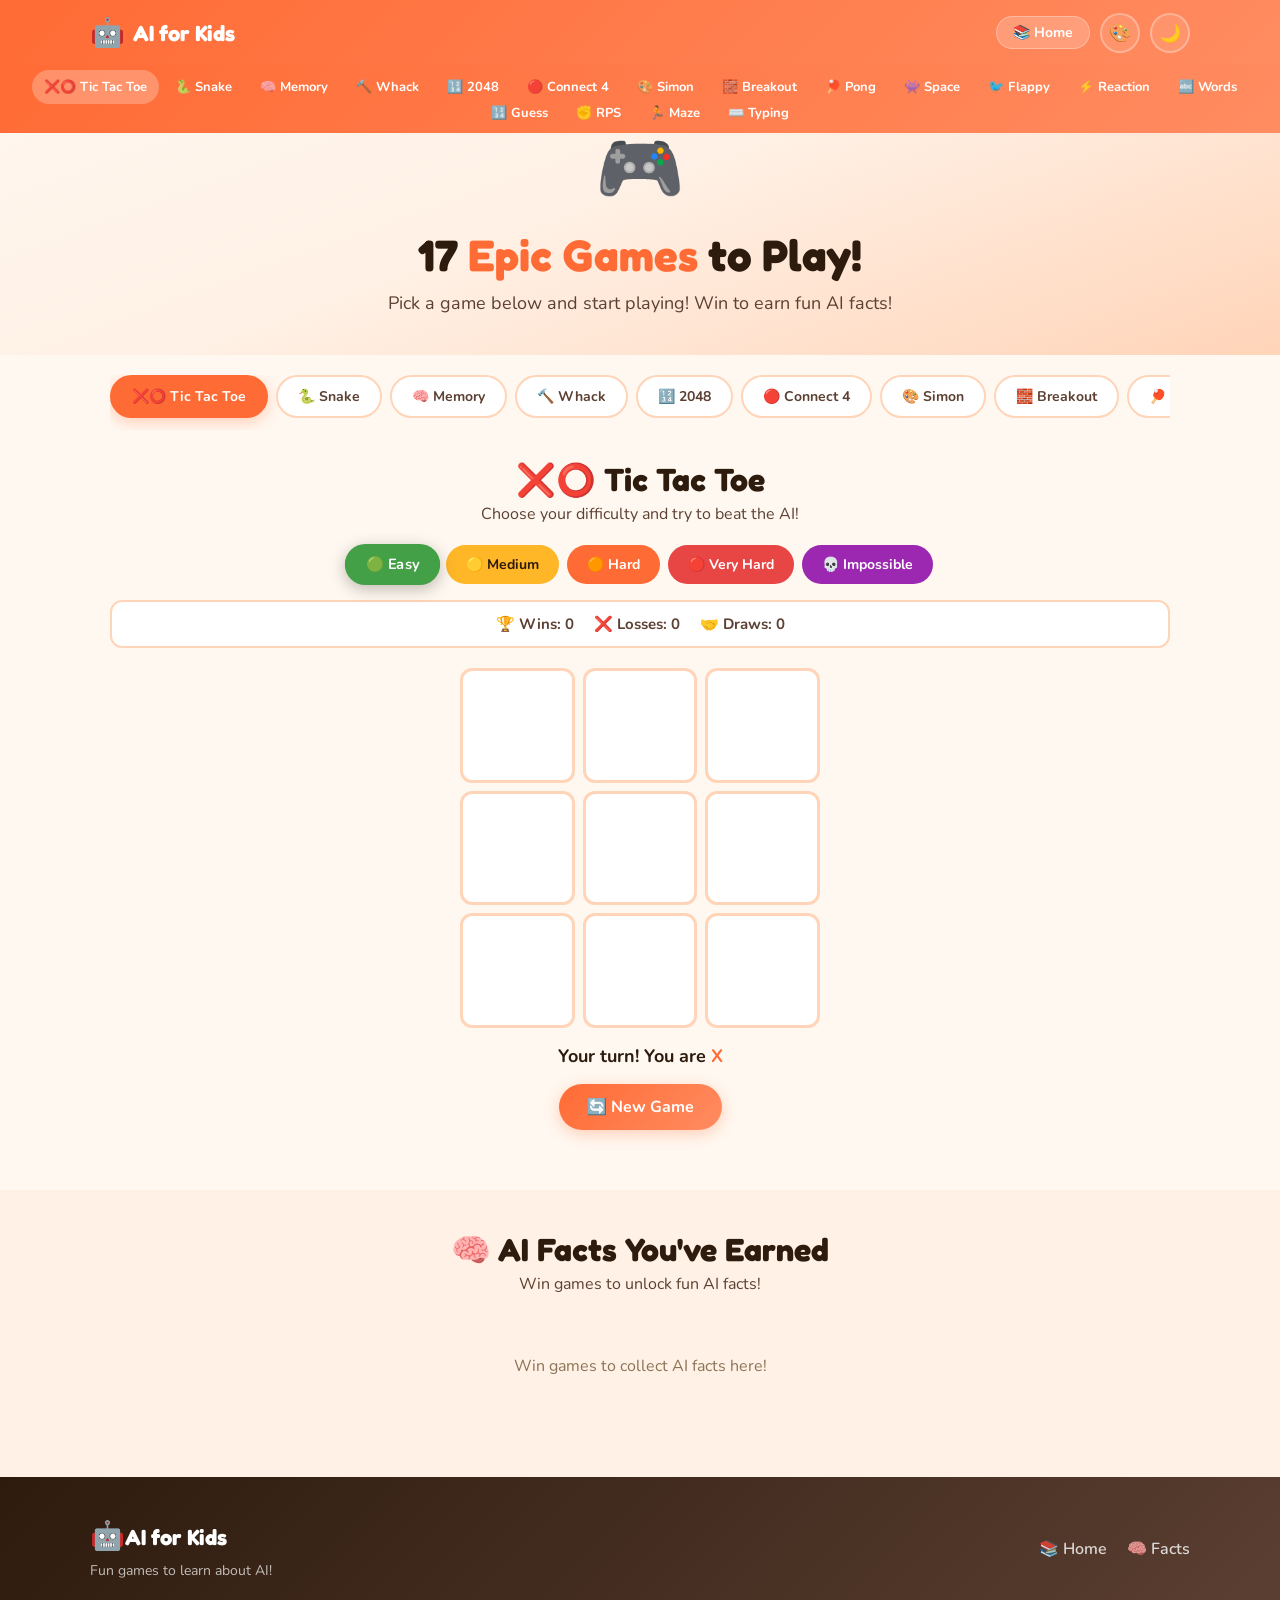
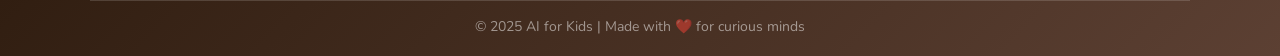
==== games.html @ 94354b81 "fix all" ====
<!DOCTYPE html>
<html lang="en">
<head>
    <meta charset="UTF-8">
    <meta name="viewport" content="width=device-width, initial-scale=1.0">
    <title>AI for Kids - Fun Games!</title>
    <link rel="preconnect" href="https://fonts.googleapis.com">
    <link rel="preconnect" href="https://fonts.gstatic.com" crossorigin>
    <link href="https://fonts.googleapis.com/css2?family=Fredoka:wght@400;500;600;700&family=Nunito:wght@400;600;700;800&display=swap" rel="stylesheet">
    <link rel="stylesheet" href="games.css">
</head>
<body data-color="default">

<!-- Pixel Art Reaction Canvas -->
<canvas id="pixelCanvas"></canvas>

<!-- Navigation -->
<nav class="navbar">
    <div class="nav-container">
        <a href="index.html" class="nav-logo">
            <span class="logo-emoji">🤖</span>
            <span class="logo-text">AI for Kids</span>
        </a>
        <div class="nav-right">
            <a href="index.html" class="nav-btn back-btn">📚 Home</a>
            <button class="color-theme-btn" id="colorThemeBtn" title="Change Colors">🎨</button>
            <button class="theme-toggle" id="themeToggle" aria-label="Toggle dark mode">
                <span class="theme-icon" id="themeIcon">🌙</span>
            </button>
            <button class="nav-toggle" id="navToggle" aria-label="Toggle menu">
                <span></span><span></span><span></span>
            </button>
        </div>
        <ul class="nav-menu" id="navMenu">
            <li><a href="#tictactoe" class="nav-link active">❌⭕ Tic Tac Toe</a></li>
            <li><a href="#snake" class="nav-link">🐍 Snake</a></li>
            <li><a href="#memory" class="nav-link">🧠 Memory</a></li>
            <li><a href="#whack" class="nav-link">🔨 Whack</a></li>
            <li><a href="#puzzle2048" class="nav-link">🔢 2048</a></li>
            <li><a href="#connect4" class="nav-link">🔴 Connect 4</a></li>
            <li><a href="#simon" class="nav-link">🎨 Simon</a></li>
            <li><a href="#breakout" class="nav-link">🧱 Breakout</a></li>
            <li><a href="#pong" class="nav-link">🏓 Pong</a></li>
            <li><a href="#spaceinv" class="nav-link">👾 Space</a></li>
            <li><a href="#flappy" class="nav-link">🐦 Flappy</a></li>
            <li><a href="#reaction" class="nav-link">⚡ Reaction</a></li>
            <li><a href="#wordscramble" class="nav-link">🔤 Words</a></li>
            <li><a href="#numguess" class="nav-link">🔢 Guess</a></li>
            <li><a href="#rps" class="nav-link">✊ RPS</a></li>
            <li><a href="#maze" class="nav-link">🏃 Maze</a></li>
            <li><a href="#typing" class="nav-link">⌨️ Typing</a></li>
        </ul>
    </div>
</nav>

<!-- Hero -->
<section class="hero" id="home">
    <div class="hero-container">
        <div class="hero-robot">🎮</div>
        <h1>17 <span class="highlight">Epic Games</span> to Play!</h1>
        <p class="hero-sub" id="heroSub">Pick a game below and start playing! Win to earn fun AI facts!</p>
    </div>
</section>

<!-- Game Selector Tabs -->
<section class="game-nav-section">
    <div class="container">
        <div class="game-tabs" id="gameTabs">
            <button class="game-tab active" data-game="tictactoe" onclick="switchGame('tictactoe')">❌⭕ Tic Tac Toe</button>
            <button class="game-tab" data-game="snake" onclick="switchGame('snake')">🐍 Snake</button>
            <button class="game-tab" data-game="memory" onclick="switchGame('memory')">🧠 Memory</button>
            <button class="game-tab" data-game="whack" onclick="switchGame('whack')">🔨 Whack</button>
            <button class="game-tab" data-game="puzzle2048" onclick="switchGame('puzzle2048')">🔢 2048</button>
            <button class="game-tab" data-game="connect4" onclick="switchGame('connect4')">🔴 Connect 4</button>
            <button class="game-tab" data-game="simon" onclick="switchGame('simon')">🎨 Simon</button>
            <button class="game-tab" data-game="breakout" onclick="switchGame('breakout')">🧱 Breakout</button>
            <button class="game-tab" data-game="pong" onclick="switchGame('pong')">🏓 Pong</button>
            <button class="game-tab" data-game="spaceinv" onclick="switchGame('spaceinv')">👾 Space</button>
            <button class="game-tab" data-game="flappy" onclick="switchGame('flappy')">🐦 Flappy</button>
            <button class="game-tab" data-game="reaction" onclick="switchGame('reaction')">⚡ Reaction</button>
            <button class="game-tab" data-game="wordscramble" onclick="switchGame('wordscramble')">🔤 Words</button>
            <button class="game-tab" data-game="numguess" onclick="switchGame('numguess')">🔢 Guess</button>
            <button class="game-tab" data-game="rps" onclick="switchGame('rps')">✊ RPS</button>
            <button class="game-tab" data-game="maze" onclick="switchGame('maze')">🏃 Maze</button>
            <button class="game-tab" data-game="typing" onclick="switchGame('typing')">⌨️ Typing</button>
        </div>
    </div>
</section>

<!-- GAME 1: TIC TAC TOE -->
<section class="game-section active" id="tictactoe">
    <div class="container">
        <div class="game-header"><h2>❌⭕ Tic Tac Toe</h2><p>Choose your difficulty and try to beat the AI!</p></div>
        <div class="difficulty-bar" id="tttDiffBar">
            <button class="diff-btn btn-easy active" onclick="setTTTLevel('easy')">🟢 Easy</button>
            <button class="diff-btn btn-medium" onclick="setTTTLevel('medium')">🟡 Medium</button>
            <button class="diff-btn btn-hard" onclick="setTTTLevel('hard')">🟠 Hard</button>
            <button class="diff-btn btn-veryhard" onclick="setTTTLevel('veryhard')">🔴 Very Hard</button>
            <button class="diff-btn btn-impossible" onclick="setTTTLevel('impossible')">💀 Impossible</button>
        </div>
        <div class="score-bar">
            <span class="score-item">🏆 Wins: <strong id="tttWins">0</strong></span>
            <span class="score-item">❌ Losses: <strong id="tttLosses">0</strong></span>
            <span class="score-item">🤝 Draws: <strong id="tttDraws">0</strong></span>
        </div>
        <div class="ttt-board" id="tttBoard">
            <div class="ttt-cell" onclick="tttMove(0)"></div><div class="ttt-cell" onclick="tttMove(1)"></div><div class="ttt-cell" onclick="tttMove(2)"></div>
            <div class="ttt-cell" onclick="tttMove(3)"></div><div class="ttt-cell" onclick="tttMove(4)"></div><div class="ttt-cell" onclick="tttMove(5)"></div>
            <div class="ttt-cell" onclick="tttMove(6)"></div><div class="ttt-cell" onclick="tttMove(7)"></div><div class="ttt-cell" onclick="tttMove(8)"></div>
        </div>
        <div class="ttt-status" id="tttStatus">Your turn! You are <span class="x-color">X</span></div>
        <div class="win-fact hidden" id="tttFact"><div class="fact-card"><span class="fact-icon">🧠</span><div><strong>AI Fact You Earned!</strong><p id="tttFactText"></p></div></div></div>
        <div style="text-align:center;margin-top:16px;"><button class="btn btn-warm" onclick="resetTTT()">🔄 New Game</button></div>
    </div>
</section>

<!-- GAME 2: SNAKE -->
<section class="game-section" id="snake">
    <div class="container">
        <div class="game-header"><h2>🐍 Snake</h2><p>Eat the food, grow the snake, don't hit the walls!</p></div>
        <div class="difficulty-bar">
            <button class="diff-btn btn-easy active" onclick="setSnakeLevel('easy')">🟢 Slow</button>
            <button class="diff-btn btn-medium" onclick="setSnakeLevel('medium')">🟡 Normal</button>
            <button class="diff-btn btn-hard" onclick="setSnakeLevel('hard')">🟠 Fast</button>
            <button class="diff-btn btn-veryhard" onclick="setSnakeLevel('veryhard')">🔴 Crazy</button>
        </div>
        <div class="score-bar">
            <span class="score-item">🍎 Score: <strong id="snakeScore">0</strong></span>
            <span class="score-item">🏅 Best: <strong id="snakeBest">0</strong></span>
        </div>
        <div class="snake-container"><canvas id="snakeCanvas" width="400" height="400"></canvas></div>
        <div class="snake-controls">
            <button class="ctrl-btn" onclick="snakeDir('up')">⬆️</button>
            <div><button class="ctrl-btn" onclick="snakeDir('left')">⬅️</button><button class="ctrl-btn" onclick="snakeDir('down')">⬇️</button><button class="ctrl-btn" onclick="snakeDir('right')">➡️</button></div>
        </div>
        <div class="ttt-status" id="snakeStatus">Press Start to play!</div>
        <div class="win-fact hidden" id="snakeFact"><div class="fact-card"><span class="fact-icon">🧠</span><div><strong>AI Fact You Earned!</strong><p id="snakeFactText"></p></div></div></div>
        <div style="text-align:center;margin-top:16px;"><button class="btn btn-warm" onclick="startSnake()">▶️ Start</button> <button class="btn btn-outline-warm" onclick="resetSnake()">🔄 Reset</button></div>
    </div>
</section>

<!-- GAME 3: MEMORY MATCH -->
<section class="game-section" id="memory">
    <div class="container">
        <div class="game-header"><h2>🧠 Memory Match</h2><p>Flip cards and find matching pairs!</p></div>
        <div class="difficulty-bar">
            <button class="diff-btn btn-easy active" onclick="setMemoryLevel('easy')">🟢 4 Pairs</button>
            <button class="diff-btn btn-medium" onclick="setMemoryLevel('medium')">🟡 6 Pairs</button>
            <button class="diff-btn btn-hard" onclick="setMemoryLevel('hard')">🟠 8 Pairs</button>
            <button class="diff-btn btn-veryhard" onclick="setMemoryLevel('veryhard')">🔴 10 Pairs</button>
        </div>
        <div class="score-bar">
            <span class="score-item">🎯 Moves: <strong id="memMoves">0</strong></span>
            <span class="score-item">✅ Pairs: <strong id="memPairs">0</strong>/<strong id="memTotal">4</strong></span>
            <span class="score-item">⏱️ Time: <strong id="memTime">0s</strong></span>
        </div>
        <div class="memory-grid" id="memoryGrid"></div>
        <div class="ttt-status" id="memStatus">Click any card to start!</div>
        <div class="win-fact hidden" id="memFact"><div class="fact-card"><span class="fact-icon">🧠</span><div><strong>AI Fact You Earned!</strong><p id="memFactText"></p></div></div></div>
        <div style="text-align:center;margin-top:16px;"><button class="btn btn-warm" onclick="initMemory()">🔄 New Game</button></div>
    </div>
</section>

<!-- GAME 4: WHACK-A-MOLE -->
<section class="game-section" id="whack">
    <div class="container">
        <div class="game-header"><h2>🔨 Whack-a-Mole</h2><p>Click the moles before they hide!</p></div>
        <div class="difficulty-bar">
            <button class="diff-btn btn-easy active" onclick="setWhackLevel('easy')">🟢 Easy</button>
            <button class="diff-btn btn-medium" onclick="setWhackLevel('medium')">🟡 Medium</button>
            <button class="diff-btn btn-hard" onclick="setWhackLevel('hard')">🟠 Hard</button>
            <button class="diff-btn btn-veryhard" onclick="setWhackLevel('veryhard')">🔴 Insane</button>
        </div>
        <div class="score-bar">
            <span class="score-item">🎯 Score: <strong id="whackScore">0</strong></span>
            <span class="score-item">❤️ Lives: <strong id="whackLives">3</strong></span>
            <span class="score-item">⏱️ Time: <strong id="whackTime">30s</strong></span>
        </div>
        <div class="whack-grid" id="whackGrid">
            <div class="whack-hole" onclick="whackMole(0)"><span class="mole">🐹</span></div>
            <div class="whack-hole" onclick="whackMole(1)"><span class="mole">🐹</span></div>
            <div class="whack-hole" onclick="whackMole(2)"><span class="mole">🐹</span></div>
            <div class="whack-hole" onclick="whackMole(3)"><span class="mole">🐹</span></div>
            <div class="whack-hole" onclick="whackMole(4)"><span class="mole">🐹</span></div>
            <div class="whack-hole" onclick="whackMole(5)"><span class="mole">🐹</span></div>
            <div class="whack-hole" onclick="whackMole(6)"><span class="mole">🐹</span></div>
            <div class="whack-hole" onclick="whackMole(7)"><span class="mole">🐹</span></div>
            <div class="whack-hole" onclick="whackMole(8)"><span class="mole">🐹</span></div>
        </div>
        <div class="ttt-status" id="whackStatus">Press Start to play!</div>
        <div class="win-fact hidden" id="whackFact"><div class="fact-card"><span class="fact-icon">🧠</span><div><strong>AI Fact You Earned!</strong><p id="whackFactText"></p></div></div></div>
        <div style="text-align:center;margin-top:16px;"><button class="btn btn-warm" onclick="startWhack()">▶️ Start</button> <button class="btn btn-outline-warm" onclick="resetWhack()">🔄 Reset</button></div>
    </div>
</section>

<!-- GAME 5: 2048 -->
<section class="game-section" id="puzzle2048">
    <div class="container">
        <div class="game-header"><h2>🔢 2048</h2><p>Slide tiles and combine numbers to reach 2048!</p></div>
        <div class="score-bar">
            <span class="score-item">🏆 Score: <strong id="pScore">0</strong></span>
            <span class="score-item">🏅 Best: <strong id="pBest">0</strong></span>
        </div>
        <div class="puzzle2048-board" id="puzzleBoard"></div>
        <div class="ttt-status" id="pStatus">Use arrow keys or buttons to play!</div>
        <div class="puzzle-controls">
            <button class="ctrl-btn" onclick="puzzleMove('up')">⬆️</button>
            <div><button class="ctrl-btn" onclick="puzzleMove('left')">⬅️</button><button class="ctrl-btn" onclick="puzzleMove('down')">⬇️</button><button class="ctrl-btn" onclick="puzzleMove('right')">➡️</button></div>
        </div>
        <div class="win-fact hidden" id="pFact"><div class="fact-card"><span class="fact-icon">🧠</span><div><strong>AI Fact You Earned!</strong><p id="pFactText"></p></div></div></div>
        <div style="text-align:center;margin-top:16px;"><button class="btn btn-warm" onclick="initPuzzle()">🔄 New Game</button></div>
    </div>
</section>

<!-- GAME 6: CONNECT 4 -->
<section class="game-section" id="connect4">
    <div class="container">
        <div class="game-header"><h2>🔴 Connect 4</h2><p>Drop your disc and connect 4 in a row to win!</p></div>
        <div class="difficulty-bar">
            <button class="diff-btn btn-easy active" onclick="setC4Level('easy')">🟢 Easy</button>
            <button class="diff-btn btn-medium" onclick="setC4Level('medium')">🟡 Medium</button>
            <button class="diff-btn btn-hard" onclick="setC4Level('hard')">🟠 Hard</button>
            <button class="diff-btn btn-veryhard" onclick="setC4Level('veryhard')">🔴 Expert</button>
        </div>
        <div class="score-bar">
            <span class="score-item">🏆 Wins: <strong id="c4Wins">0</strong></span>
            <span class="score-item">❌ Losses: <strong id="c4Losses">0</strong></span>
        </div>
        <div class="connect4-board" id="c4Board"></div>
        <div class="ttt-status" id="c4Status">Your turn! You are 🔴</div>
        <div class="win-fact hidden" id="c4Fact"><div class="fact-card"><span class="fact-icon">🧠</span><div><strong>AI Fact You Earned!</strong><p id="c4FactText"></p></div></div></div>
        <div style="text-align:center;margin-top:16px;"><button class="btn btn-warm" onclick="resetC4()">🔄 New Game</button></div>
    </div>
</section>

<!-- GAME 7: SIMON SAYS -->
<section class="game-section" id="simon">
    <div class="container">
        <div class="game-header"><h2>🎨 Simon Says</h2><p>Watch the pattern and repeat it!</p></div>
        <div class="score-bar">
            <span class="score-item">🏆 Level: <strong id="simLevel">1</strong></span>
            <span class="score-item">🏅 Best: <strong id="simBest">0</strong></span>
        </div>
        <div class="simon-board" id="simonBoard">
            <div class="simon-btn simon-green" id="simGreen" onclick="simonClick(0)"></div>
            <div class="simon-btn simon-red" id="simRed" onclick="simonClick(1)"></div>
            <div class="simon-btn simon-yellow" id="simYellow" onclick="simonClick(2)"></div>
            <div class="simon-btn simon-blue" id="simBlue" onclick="simonClick(3)"></div>
            <div class="simon-center" id="simonCenter"><span id="simonCenterText">Press Start</span></div>
        </div>
        <div class="ttt-status" id="simStatus">Watch the pattern carefully!</div>
        <div class="win-fact hidden" id="simFact"><div class="fact-card"><span class="fact-icon">🧠</span><div><strong>AI Fact You Earned!</strong><p id="simFactText"></p></div></div></div>
        <div style="text-align:center;margin-top:16px;"><button class="btn btn-warm" onclick="startSimon()">▶️ Start</button></div>
    </div>
</section>

<!-- GAME 8: BREAKOUT -->
<section class="game-section" id="breakout">
    <div class="container">
        <div class="game-header"><h2>🧱 Breakout</h2><p>Smash all the bricks with the ball!</p></div>
        <div class="difficulty-bar">
            <button class="diff-btn btn-easy active" onclick="setBreakoutLevel('easy')">🟢 Easy</button>
            <button class="diff-btn btn-medium" onclick="setBreakoutLevel('medium')">🟡 Medium</button>
            <button class="diff-btn btn-hard" onclick="setBreakoutLevel('hard')">🟠 Hard</button>
        </div>
        <div class="score-bar">
            <span class="score-item">🏆 Score: <strong id="brkScore">0</strong></span>
            <span class="score-item">❤️ Lives: <strong id="brkLives">3</strong></span>
        </div>
        <div class="snake-container"><canvas id="breakoutCanvas" width="480" height="360"></canvas></div>
        <div class="snake-controls">
            <button class="ctrl-btn" onclick="breakoutDir('left')">⬅️</button>
            <button class="ctrl-btn" onclick="breakoutDir('right')">➡️</button>
        </div>
        <div class="ttt-status" id="brkStatus">Press Start to play!</div>
        <div class="win-fact hidden" id="brkFact"><div class="fact-card"><span class="fact-icon">🧠</span><div><strong>AI Fact You Earned!</strong><p id="brkFactText"></p></div></div></div>
        <div style="text-align:center;margin-top:16px;"><button class="btn btn-warm" onclick="startBreakout()">▶️ Start</button> <button class="btn btn-outline-warm" onclick="resetBreakout()">🔄 Reset</button></div>
    </div>
</section>

<!-- GAME 9: PONG -->
<section class="game-section" id="pong">
    <div class="container">
        <div class="game-header"><h2>🏓 Pong</h2><p>Beat the AI — first to 7 wins!</p></div>
        <div class="difficulty-bar">
            <button class="diff-btn btn-easy active" onclick="setPongLevel('easy')">🟢 Easy</button>
            <button class="diff-btn btn-medium" onclick="setPongLevel('medium')">🟡 Medium</button>
            <button class="diff-btn btn-hard" onclick="setPongLevel('hard')">🟠 Hard</button>
        </div>
        <div class="score-bar">
            <span class="score-item">🧑 You: <strong id="pongPlayer">0</strong></span>
            <span class="score-item">🤖 AI: <strong id="pongAI">0</strong></span>
        </div>
        <div class="snake-container"><canvas id="pongCanvas" width="480" height="320"></canvas></div>
        <div class="snake-controls">
            <button class="ctrl-btn" onclick="pongDir('up')">⬆️</button>
            <div><button class="ctrl-btn" onclick="pongDir('down')">⬇️</button></div>
        </div>
        <div class="ttt-status" id="pongStatus">Press Start to play!</div>
        <div class="win-fact hidden" id="pongFact"><div class="fact-card"><span class="fact-icon">🧠</span><div><strong>AI Fact You Earned!</strong><p id="pongFactText"></p></div></div></div>
        <div style="text-align:center;margin-top:16px;"><button class="btn btn-warm" onclick="startPong()">▶️ Start</button> <button class="btn btn-outline-warm" onclick="resetPong()">🔄 Reset</button></div>
    </div>
</section>

<!-- GAME 10: SPACE INVADERS -->
<section class="game-section" id="spaceinv">
    <div class="container">
        <div class="game-header"><h2>👾 Space Invaders</h2><p>Shoot the aliens before they reach you!</p></div>
        <div class="difficulty-bar">
            <button class="diff-btn btn-easy active" onclick="setSpaceLevel('easy')">🟢 Easy</button>
            <button class="diff-btn btn-medium" onclick="setSpaceLevel('medium')">🟡 Medium</button>
            <button class="diff-btn btn-hard" onclick="setSpaceLevel('hard')">🟠 Hard</button>
        </div>
        <div class="score-bar">
            <span class="score-item">🏆 Score: <strong id="spaceScore">0</strong></span>
            <span class="score-item">❤️ Lives: <strong id="spaceLives">3</strong></span>
        </div>
        <div class="snake-container"><canvas id="spaceCanvas" width="480" height="360"></canvas></div>
        <div class="snake-controls">
            <button class="ctrl-btn" onclick="spaceDir('left')">⬅️</button>
            <button class="ctrl-btn" onclick="spaceShoot()">🔥</button>
            <button class="ctrl-btn" onclick="spaceDir('right')">➡️</button>
        </div>
        <div class="ttt-status" id="spaceStatus">Press Start to play!</div>
        <div class="win-fact hidden" id="spaceFact"><div class="fact-card"><span class="fact-icon">🧠</span><div><strong>AI Fact You Earned!</strong><p id="spaceFactText"></p></div></div></div>
        <div style="text-align:center;margin-top:16px;"><button class="btn btn-warm" onclick="startSpace()">▶️ Start</button> <button class="btn btn-outline-warm" onclick="resetSpace()">🔄 Reset</button></div>
    </div>
</section>

<!-- GAME 11: FLAPPY BIRD -->
<section class="game-section" id="flappy">
    <div class="container">
        <div class="game-header"><h2>🐦 Flappy Bird</h2><p>Tap to fly through the pipes!</p></div>
        <div class="score-bar">
            <span class="score-item">🏆 Score: <strong id="flapScore">0</strong></span>
            <span class="score-item">🏅 Best: <strong id="flapBest">0</strong></span>
        </div>
        <div class="snake-container"><canvas id="flapCanvas" width="320" height="480"></canvas></div>
        <div class="snake-controls"><button class="ctrl-btn btn-flap" onclick="flapTap()">🦅 Tap to Fly!</button></div>
        <div class="ttt-status" id="flapStatus">Press Start to play!</div>
        <div class="win-fact hidden" id="flapFact"><div class="fact-card"><span class="fact-icon">🧠</span><div><strong>AI Fact You Earned!</strong><p id="flapFactText"></p></div></div></div>
        <div style="text-align:center;margin-top:16px;"><button class="btn btn-warm" onclick="startFlappy()">▶️ Start</button> <button class="btn btn-outline-warm" onclick="resetFlappy()">🔄 Reset</button></div>
    </div>
</section>

<!-- GAME 12: REACTION TIME -->
<section class="game-section" id="reaction">
    <div class="container">
        <div class="game-header"><h2>⚡ Reaction Time</h2><p>Click as fast as you can when the color changes!</p></div>
        <div class="score-bar">
            <span class="score-item">⚡ Best: <strong id="reactBest">---</strong></span>
            <span class="score-item">🎯 Tries: <strong id="reactTries">0</strong></span>
        </div>
        <div class="reaction-zone" id="reactZone" onclick="reactClick()">
            <span class="react-text" id="reactText">Press Start!</span>
        </div>
        <div class="ttt-status" id="reactStatus">Test your reflexes!</div>
        <div class="win-fact hidden" id="reactFact"><div class="fact-card"><span class="fact-icon">🧠</span><div><strong>AI Fact You Earned!</strong><p id="reactFactText"></p></div></div></div>
        <div style="text-align:center;margin-top:16px;"><button class="btn btn-warm" onclick="startReaction()">▶️ Start</button></div>
    </div>
</section>

<!-- GAME 13: WORD SCRAMBLE -->
<section class="game-section" id="wordscramble">
    <div class="container">
        <div class="game-header"><h2>🔤 Word Scramble</h2><p>Unscramble the letters to find the word!</p></div>
        <div class="score-bar">
            <span class="score-item">🏆 Score: <strong id="wsScore">0</strong></span>
            <span class="score-item">⏱️ Time: <strong id="wsTime">30s</strong></span>
        </div>
        <div class="word-display" id="wsScrambled">---</div>
        <input type="text" class="word-input" id="wsInput" placeholder="Type your answer..." onkeydown="if(event.key==='Enter')checkWord()">
        <div class="ttt-status" id="wsStatus">Press Start to play!</div>
        <div class="win-fact hidden" id="wsFact"><div class="fact-card"><span class="fact-icon">🧠</span><div><strong>AI Fact You Earned!</strong><p id="wsFactText"></p></div></div></div>
        <div style="text-align:center;margin-top:16px;"><button class="btn btn-warm" onclick="startWordScramble()">▶️ Start</button> <button class="btn btn-outline-warm" onclick="skipWord()">⏭️ Skip</button></div>
    </div>
</section>

<!-- GAME 14: NUMBER GUESS -->
<section class="game-section" id="numguess">
    <div class="container">
        <div class="game-header"><h2>🔢 Number Guess</h2><p>Guess the secret number between 1 and 100!</p></div>
        <div class="difficulty-bar">
            <button class="diff-btn btn-easy active" onclick="setGuessLevel('easy')">🟢 1-50</button>
            <button class="diff-btn btn-medium" onclick="setGuessLevel('medium')">🟡 1-100</button>
            <button class="diff-btn btn-hard" onclick="setGuessLevel('hard')">🟠 1-500</button>
        </div>
        <div class="score-bar">
            <span class="score-item">🎯 Guesses: <strong id="ngGuesses">0</strong></span>
            <span class="score-item">🏆 Wins: <strong id="ngWins">0</strong></span>
        </div>
        <div class="guess-display" id="ngDisplay">?</div>
        <div class="guess-hint" id="ngHint">I'm thinking of a number...</div>
        <input type="number" class="word-input" id="ngInput" placeholder="Enter your guess..." onkeydown="if(event.key==='Enter')guessNumber()">
        <div class="ttt-status" id="ngStatus">Press Start to play!</div>
        <div class="win-fact hidden" id="ngFact"><div class="fact-card"><span class="fact-icon">🧠</span><div><strong>AI Fact You Earned!</strong><p id="ngFactText"></p></div></div></div>
        <div style="text-align:center;margin-top:16px;"><button class="btn btn-warm" onclick="startNumberGuess()">▶️ New Number</button></div>
    </div>
</section>

<!-- GAME 15: ROCK PAPER SCISSORS -->
<section class="game-section" id="rps">
    <div class="container">
        <div class="game-header"><h2>✊ Rock Paper Scissors</h2><p>Beat the AI in classic RPS!</p></div>
        <div class="score-bar">
            <span class="score-item">🏆 Wins: <strong id="rpsWins">0</strong></span>
            <span class="score-item">❌ Losses: <strong id="rpsLosses">0</strong></span>
            <span class="score-item">🤝 Draws: <strong id="rpsDraws">0</strong></span>
        </div>
        <div class="rps-choices">
            <button class="rps-btn" onclick="rpsPlay('rock')">🪨</button>
            <button class="rps-btn" onclick="rpsPlay('paper')">📄</button>
            <button class="rps-btn" onclick="rpsPlay('scissors')">✂️</button>
        </div>
        <div class="rps-battle">
            <div class="rps-player" id="rpsPlayerChoice">❓</div>
            <div class="rps-vs">VS</div>
            <div class="rps-player" id="rpsAIChoice">❓</div>
        </div>
        <div class="ttt-status" id="rpsStatus">Pick your weapon!</div>
        <div class="win-fact hidden" id="rpsFact"><div class="fact-card"><span class="fact-icon">🧠</span><div><strong>AI Fact You Earned!</strong><p id="rpsFactText"></p></div></div></div>
    </div>
</section>

<!-- GAME 16: MAZE RUNNER -->
<section class="game-section" id="maze">
    <div class="container">
        <div class="game-header"><h2>🏃 Maze Runner</h2><p>Navigate from start to finish!</p></div>
        <div class="difficulty-bar">
            <button class="diff-btn btn-easy active" onclick="setMazeLevel('easy')">🟢 Small</button>
            <button class="diff-btn btn-medium" onclick="setMazeLevel('medium')">🟡 Medium</button>
            <button class="diff-btn btn-hard" onclick="setMazeLevel('hard')">🟠 Large</button>
        </div>
        <div class="score-bar">
            <span class="score-item">⏱️ Time: <strong id="mazeTime">0s</strong></span>
            <span class="score-item">🏅 Best: <strong id="mazeBest">---</strong></span>
        </div>
        <div class="snake-container"><canvas id="mazeCanvas" width="400" height="400"></canvas></div>
        <div class="snake-controls">
            <button class="ctrl-btn" onclick="mazeDir('up')">⬆️</button>
            <div><button class="ctrl-btn" onclick="mazeDir('left')">⬅️</button><button class="ctrl-btn" onclick="mazeDir('down')">⬇️</button><button class="ctrl-btn" onclick="mazeDir('right')">➡️</button></div>
        </div>
        <div class="ttt-status" id="mazeStatus">Press Start to play!</div>
        <div class="win-fact hidden" id="mazeFact"><div class="fact-card"><span class="fact-icon">🧠</span><div><strong>AI Fact You Earned!</strong><p id="mazeFactText"></p></div></div></div>
        <div style="text-align:center;margin-top:16px;"><button class="btn btn-warm" onclick="startMaze()">▶️ Start</button> <button class="btn btn-outline-warm" onclick="resetMaze()">🔄 Reset</button></div>
    </div>
</section>

<!-- GAME 17: TYPING SPEED -->
<section class="game-section" id="typing">
    <div class="container">
        <div class="game-header"><h2>⌨️ Typing Speed</h2><p>Type the words as fast as you can!</p></div>
        <div class="score-bar">
            <span class="score-item">🏆 WPM: <strong id="typeWPM">0</strong></span>
            <span class="score-item">✅ Correct: <strong id="typeCorrect">0</strong></span>
            <span class="score-item">⏱️ Time: <strong id="typeTime">30s</strong></span>
        </div>
        <div class="typing-display" id="typeDisplay">Press Start to begin!</div>
        <input type="text" class="word-input" id="typeInput" placeholder="Type here..." oninput="typeCheck()" onkeydown="if(event.key==='Enter')typeNext()">
        <div class="ttt-status" id="typeStatus">Press Start to play!</div>
        <div class="win-fact hidden" id="typeFact"><div class="fact-card"><span class="fact-icon">🧠</span><div><strong>AI Fact You Earned!</strong><p id="typeFactText"></p></div></div></div>
        <div style="text-align:center;margin-top:16px;"><button class="btn btn-warm" onclick="startTyping()">▶️ Start</button></div>
    </div>
</section>

<!-- Facts Collection -->
<section class="facts-section" id="facts">
    <div class="container">
        <div class="game-header"><h2>🧠 AI Facts You've Earned</h2><p>Win games to unlock fun AI facts!</p></div>
        <div class="facts-grid" id="factsGrid"><div class="fact-empty">Win games to collect AI facts here!</div></div>
    </div>
</section>

<!-- Footer -->
<footer class="footer">
    <div class="footer-container">
        <div class="footer-top">
            <div class="footer-brand"><span class="logo-emoji">🤖</span><span class="logo-text">AI for Kids</span><p>Fun games to learn about AI!</p></div>
            <div class="footer-links"><a href="index.html">📚 Home</a><a href="#facts">🧠 Facts</a></div>
        </div>
        <div class="footer-bottom"><p>&copy; 2025 AI for Kids | Made with ❤️ for curious minds</p></div>
    </div>
</footer>

<script src="games.js"></script>
</body>
</html>
---- games.css ----
/* ============================================================
   GAMES PAGE - AI for Kids  |  17 Games
   ============================================================ */
:root {
    --warm-bg: #FFF8F0;
    --warm-bg2: #FFF1E6;
    --warm-white: #FFFFFF;
    --cream: #FFF5EB;
    --text-dark: #2D1B0E;
    --text-med: #5C4033;
    --text-light: #8B7355;
    --orange: #FF6B35;
    --yellow: #FFB627;
    --coral: #FF8C61;
    --peach: #FFD4B8;
    --warm-pink: #FF6B6B;
    --warm-red: #E84545;
    --warm-green: #4CAF50;
    --warm-blue: #42A5F5;
    --purple: #AB47BC;
    --shadow-warm: 0 4px 20px rgba(255,107,53,0.15);
    --radius: 12px;
    --radius-lg: 20px;
    --transition: all 0.3s ease;
}

/* Color Themes */
[data-color="ocean"] { --orange:#0097B2; --coral:#00BCD4; --peach:#B2EBF2; --warm-pink:#00ACC1; --warm-bg:#E0F7FA; --warm-bg2:#B2EBF2; --shadow-warm:0 4px 20px rgba(0,151,178,0.15); }
[data-color="forest"] { --orange:#2E7D32; --coral:#43A047; --peach:#C8E6C9; --warm-pink:#66BB6A; --warm-bg:#F1F8E9; --warm-bg2:#DCEDC8; --shadow-warm:0 4px 20px rgba(46,125,50,0.15); }
[data-color="sunset"] { --orange:#E91E63; --coral:#FF5722; --peach:#F8BBD0; --warm-pink:#FF7043; --warm-bg:#FCE4EC; --warm-bg2:#FFCCBC; --shadow-warm:0 4px 20px rgba(233,30,99,0.15); }
[data-color="neon"] { --orange:#76FF03; --coral:#00E5FF; --peach:#1B5E20; --warm-pink:#EEFF41; --warm-bg:#0A0A0A; --warm-bg2:#1a1a2e; --warm-white:#16213e; --text-dark:#E0E0E0; --text-med:#BDBDBD; --cream:#1a1a2e; --peach:#333; --shadow-warm:0 4px 20px rgba(118,255,3,0.2); }
[data-color="galaxy"] { --orange:#9C27B0; --coral:#7B1FA2; --peach:#E1BEE7; --warm-pink:#CE93D8; --warm-bg:#1a1a2e; --warm-bg2:#16213e; --warm-white:#0f3460; --text-dark:#E0E0E0; --text-med:#BDBDBD; --cream:#16213e; --peach:#333; --shadow-warm:0 4px 20px rgba(156,39,176,0.2); }
[data-color="candy"] { --orange:#FF4081; --coral:#F50057; --peach:#F8BBD0; --warm-pink:#FF80AB; --warm-bg:#FFF0F5; --warm-bg2:#FCE4EC; --shadow-warm:0 4px 20px rgba(255,64,129,0.15); }
[data-color="midnight"] { --orange:#3F51B5; --coral:#5C6BC0; --peach:#C5CAE9; --warm-pink:#7986CB; --warm-bg:#E8EAF6; --warm-bg2:#C5CAE9; --shadow-warm:0 4px 20px rgba(63,81,181,0.15); }

* { margin: 0; padding: 0; box-sizing: border-box; }
body { font-family: 'Nunito', sans-serif; background: var(--warm-bg); color: var(--text-dark); overflow-x: hidden; }
.container { max-width: 1100px; margin: 0 auto; padding: 0 20px; }
.hidden { display: none !important; }

/* ============================================================
   PIXEL ART REACTION CANVAS
   ============================================================ */
#pixelCanvas {
    position: fixed;
    top: 0; left: 0;
    width: 100%; height: 100%;
    pointer-events: none;
    z-index: 9999;
}

/* ============================================================
   NAVBAR
   ============================================================ */
.navbar { position: fixed; top: 0; left: 0; right: 0; z-index: 1000; background: linear-gradient(135deg, var(--orange), var(--coral)); box-shadow: var(--shadow-warm); padding: 0 20px; }
.nav-container { max-width: 1100px; margin: 0 auto; display: flex; align-items: center; justify-content: space-between; height: 65px; }
.nav-logo { display: flex; align-items: center; gap: 8px; text-decoration: none; }
.logo-emoji { font-size: 28px; }
.logo-text { font-family: 'Fredoka', sans-serif; font-weight: 700; font-size: 22px; color: white; }
.nav-right { display: flex; align-items: center; gap: 10px; }
.back-btn { padding: 6px 16px; background: rgba(255,255,255,0.2); color: white; border-radius: 30px; text-decoration: none; font-weight: 700; font-size: 14px; border: 1px solid rgba(255,255,255,0.3); transition: var(--transition); }
.back-btn:hover { background: rgba(255,255,255,0.3); }

.color-theme-btn { width: 40px; height: 40px; border-radius: 50%; border: 2px solid rgba(255,255,255,0.3); background: rgba(255,255,255,0.1); color: white; font-size: 18px; cursor: pointer; display: flex; align-items: center; justify-content: center; transition: var(--transition); }
.color-theme-btn:hover { background: rgba(255,255,255,0.2); transform: rotate(30deg) scale(1.1); }

.theme-toggle { width: 40px; height: 40px; border-radius: 50%; border: 2px solid rgba(255,255,255,0.3); background: rgba(255,255,255,0.1); color: white; font-size: 18px; cursor: pointer; display: flex; align-items: center; justify-content: center; transition: var(--transition); }
.theme-toggle:hover { background: rgba(255,255,255,0.2); transform: rotate(30deg); }

.nav-toggle { display: none; flex-direction: column; gap: 5px; background: none; border: none; cursor: pointer; padding: 5px; }
.nav-toggle span { width: 24px; height: 3px; background: white; border-radius: 3px; transition: var(--transition); }

.nav-menu { display: flex; list-style: none; gap: 4px; position: absolute; top: 65px; left: 0; right: 0; background: linear-gradient(135deg, var(--orange), var(--coral)); padding: 10px 20px; flex-wrap: wrap; justify-content: center; }
.nav-link { text-decoration: none; color: white; font-weight: 700; font-size: 13px; padding: 8px 12px; border-radius: 30px; transition: var(--transition); white-space: nowrap; }
.nav-link:hover, .nav-link.active { background: rgba(255,255,255,0.25); }

@media (max-width: 768px) {
    .nav-toggle { display: flex; }
    .nav-menu { display: none; flex-direction: column; align-items: stretch; }
    .nav-menu.show { display: flex; }
    .nav-link { padding: 12px; text-align: center; }
    .back-btn { display: none; }
}

/* ============================================================
   HERO
   ============================================================ */
.hero { padding: 120px 20px 40px; text-align: center; background: linear-gradient(160deg, var(--warm-bg) 0%, var(--warm-bg2) 50%, var(--peach) 100%); }
.hero-robot { font-size: 72px; animation: robotFloat 3s ease-in-out infinite; }
@keyframes robotFloat { 0%, 100% { transform: translateY(0); } 50% { transform: translateY(-12px); } }
.hero h1 { font-family: 'Fredoka', sans-serif; font-size: clamp(28px, 5vw, 44px); color: var(--text-dark); margin: 10px 0; }
.highlight { color: var(--orange); }
.highlight2 { color: var(--warm-pink); }
.hero-sub { font-size: 18px; color: var(--text-med); max-width: 600px; margin: 0 auto; }

/* ============================================================
   GAME TABS
   ============================================================ */
.game-nav-section { padding: 20px 0 0; position: sticky; top: 65px; z-index: 100; background: var(--warm-bg); }
.game-tabs { display: flex; gap: 8px; overflow-x: auto; padding-bottom: 12px; scrollbar-width: none; }
.game-tabs::-webkit-scrollbar { display: none; }
.game-tab { flex-shrink: 0; padding: 10px 20px; border: 2px solid var(--peach); border-radius: 30px; background: var(--warm-white); color: var(--text-med); font-family: 'Nunito', sans-serif; font-weight: 700; font-size: 14px; cursor: pointer; transition: var(--transition); white-space: nowrap; }
.game-tab:hover { border-color: var(--orange); color: var(--orange); }
.game-tab.active { background: var(--orange); color: white; border-color: var(--orange); box-shadow: 0 4px 15px rgba(255,107,53,0.3); }

/* ============================================================
   GAME SECTIONS
   ============================================================ */
.game-section { display: none; padding: 30px 0 60px; animation: fadeIn 0.4s ease; }
.game-section.active { display: block; }
@keyframes fadeIn { from { opacity: 0; transform: translateY(10px); } to { opacity: 1; transform: translateY(0); } }
.game-header { text-align: center; margin-bottom: 20px; }
.game-header h2 { font-family: 'Fredoka', sans-serif; font-size: 32px; color: var(--text-dark); }
.game-header p { color: var(--text-med); font-size: 16px; margin-top: 4px; }

/* ============================================================
   DIFFICULTY BUTTONS
   ============================================================ */
.difficulty-bar { display: flex; gap: 8px; justify-content: center; flex-wrap: wrap; margin-bottom: 16px; }
.diff-btn { padding: 8px 18px; border: 2px solid transparent; border-radius: 30px; font-family: 'Nunito', sans-serif; font-weight: 700; font-size: 14px; cursor: pointer; transition: var(--transition); color: white; }
.diff-btn:hover { transform: translateY(-2px); box-shadow: 0 4px 12px rgba(0,0,0,0.2); }
.diff-btn.active { transform: scale(1.05); box-shadow: 0 4px 15px rgba(0,0,0,0.25); }
.btn-easy { background: #4CAF50; }
.btn-easy:hover, .btn-easy.active { background: #43A047; }
.btn-medium { background: #FFB627; color: #2D1B0E; }
.btn-medium:hover, .btn-medium.active { background: #FFA000; }
.btn-hard { background: #FF6B35; }
.btn-hard:hover, .btn-hard.active { background: #E55A25; }
.btn-veryhard { background: #E84545; }
.btn-veryhard:hover, .btn-veryhard.active { background: #D32F2F; }
.btn-impossible { background: #9C27B0; }
.btn-impossible:hover, .btn-impossible.active { background: #7B1FA2; }

/* ============================================================
   SCORE BAR
   ============================================================ */
.score-bar { display: flex; gap: 20px; justify-content: center; flex-wrap: wrap; margin-bottom: 20px; padding: 12px 24px; background: var(--warm-white); border-radius: var(--radius); border: 2px solid var(--peach); }
.score-item { font-size: 15px; color: var(--text-med); font-weight: 700; }

/* ============================================================
   TIC TAC TOE
   ============================================================ */
.ttt-board { display: grid; grid-template-columns: repeat(3, 1fr); gap: 8px; max-width: 360px; margin: 0 auto; }
.ttt-cell { aspect-ratio: 1; background: var(--warm-white); border: 3px solid var(--peach); border-radius: var(--radius); display: flex; align-items: center; justify-content: center; font-size: 48px; font-family: 'Fredoka', sans-serif; font-weight: 700; cursor: pointer; transition: var(--transition); user-select: none; }
.ttt-cell:hover { border-color: var(--orange); transform: scale(1.03); }
.ttt-cell.x { color: var(--orange); }
.ttt-cell.o { color: var(--warm-pink); }
.ttt-cell.win { background: #FFF3E0; border-color: var(--yellow); animation: winPulse 0.6s ease infinite; }
@keyframes winPulse { 0%, 100% { transform: scale(1); } 50% { transform: scale(1.05); } }
.ttt-status { text-align: center; margin: 16px 0; font-size: 18px; font-weight: 700; color: var(--text-dark); }
.x-color { color: var(--orange); }
.o-color { color: var(--warm-pink); }

/* ============================================================
   WIN FACT CARD
   ============================================================ */
.win-fact { margin-top: 16px; animation: popIn 0.5s cubic-bezier(0.34, 1.56, 0.64, 1); }
@keyframes popIn { from { opacity: 0; transform: scale(0.8); } to { opacity: 1; transform: scale(1); } }
.fact-card { display: flex; align-items: center; gap: 14px; padding: 16px 20px; background: linear-gradient(135deg, #FFF3E0, #FFE0CC); border: 2px solid var(--yellow); border-radius: var(--radius); max-width: 500px; margin: 0 auto; }
.fact-icon { font-size: 36px; flex-shrink: 0; }
.fact-card strong { font-family: 'Fredoka', sans-serif; color: var(--orange); display: block; margin-bottom: 4px; }
.fact-card p { color: var(--text-med); font-size: 14px; line-height: 1.5; margin: 0; }

/* ============================================================
   SNAKE
   ============================================================ */
.snake-container { display: flex; justify-content: center; }
#snakeCanvas { border: 3px solid var(--peach); border-radius: var(--radius); background: var(--warm-white); max-width: 100%; }
.snake-controls { display: flex; flex-direction: column; align-items: center; gap: 6px; margin-top: 16px; }
.ctrl-btn { width: 50px; height: 50px; border: 2px solid var(--peach); border-radius: var(--radius); background: var(--warm-white); font-size: 22px; cursor: pointer; transition: var(--transition); display: flex; align-items: center; justify-content: center; }
.ctrl-btn:hover { background: var(--orange); border-color: var(--orange); transform: scale(1.1); color: white; }
.btn-flap { width: auto; padding: 0 24px; font-size: 16px; font-family: 'Fredoka', sans-serif; font-weight: 700; }

/* ============================================================
   MEMORY MATCH
   ============================================================ */
.memory-grid { display: grid; gap: 8px; max-width: 500px; margin: 0 auto; justify-content: center; }
.memory-grid.cols-4 { grid-template-columns: repeat(4, 1fr); }
.memory-grid.cols-5 { grid-template-columns: repeat(5, 1fr); }
.memory-grid.cols-6 { grid-template-columns: repeat(6, 1fr); }
.mem-card { aspect-ratio: 1; background: linear-gradient(135deg, var(--orange), var(--warm-pink)); border-radius: var(--radius); display: flex; align-items: center; justify-content: center; font-size: 28px; cursor: pointer; transition: transform 0.4s ease; transform-style: preserve-3d; min-width: 60px; }
.mem-card.flipped, .mem-card.matched { background: var(--warm-white); border: 2px solid var(--peach); }
.mem-card.matched { border-color: var(--warm-green); animation: winPulse 0.5s ease; }
.mem-card:hover { transform: scale(1.05); }

/* ============================================================
   WHACK-A-MOLE
   ============================================================ */
.whack-grid { display: grid; grid-template-columns: repeat(3, 1fr); gap: 12px; max-width: 360px; margin: 0 auto; }
.whack-hole { aspect-ratio: 1; background: linear-gradient(135deg, #8D6E63, #6D4C41); border-radius: 50%; display: flex; align-items: center; justify-content: center; cursor: pointer; transition: var(--transition); border: 3px solid #5D4037; overflow: hidden; }
.whack-hole:hover { transform: scale(1.05); }
.mole { font-size: 40px; transition: transform 0.2s ease; transform: translateY(60px); }
.mole.show { transform: translateY(0); }
.whack-hole:active .mole { transform: scale(0.8); }

/* ============================================================
   2048 PUZZLE
   ============================================================ */
.puzzle2048-board { display: grid; grid-template-columns: repeat(4, 1fr); gap: 8px; max-width: 380px; margin: 0 auto; }
.puzzle-cell { aspect-ratio: 1; border-radius: var(--radius); display: flex; align-items: center; justify-content: center; font-family: 'Fredoka', sans-serif; font-weight: 700; font-size: 24px; color: var(--text-dark); transition: var(--transition); }
.puzzle-controls { display: flex; flex-direction: column; align-items: center; gap: 6px; margin-top: 16px; }

/* ============================================================
   CONNECT 4
   ============================================================ */
.connect4-board { display: grid; grid-template-columns: repeat(7, 1fr); gap: 6px; max-width: 450px; margin: 0 auto; padding: 12px; background: #1565C0; border-radius: var(--radius); box-shadow: inset 0 2px 10px rgba(0,0,0,0.3); }
.c4-cell { aspect-ratio: 1; background: #BBDEFB; border-radius: 50%; cursor: pointer; transition: var(--transition); border: 2px solid transparent; min-width: 40px; }
.c4-cell:hover { background: #E3F2FD; transform: scale(1.1); }
.c4-cell.red { background: #E84545; box-shadow: inset 0 2px 4px rgba(0,0,0,0.2); }
.c4-cell.yellow { background: #FFB627; box-shadow: inset 0 2px 4px rgba(0,0,0,0.2); }
.c4-cell.win-cell { animation: winPulse 0.6s ease infinite; box-shadow: 0 0 12px rgba(255,255,255,0.6); }

/* ============================================================
   SIMON SAYS
   ============================================================ */
.simon-board { display: grid; grid-template-columns: 1fr 1fr; gap: 8px; max-width: 320px; margin: 0 auto; position: relative; }
.simon-btn { aspect-ratio: 1; border-radius: var(--radius); cursor: pointer; transition: var(--transition); opacity: 0.7; }
.simon-btn:hover { opacity: 0.9; transform: scale(1.03); }
.simon-btn.lit { opacity: 1; transform: scale(1.08); filter: brightness(1.3); box-shadow: 0 0 20px currentColor; }
.simon-green { background: #4CAF50; }
.simon-red { background: #E84545; }
.simon-yellow { background: #FFB627; }
.simon-blue { background: #42A5F5; }
.simon-center { position: absolute; top: 50%; left: 50%; transform: translate(-50%, -50%); width: 80px; height: 80px; background: var(--warm-white); border-radius: 50%; display: flex; align-items: center; justify-content: center; font-family: 'Fredoka', sans-serif; font-weight: 700; font-size: 12px; color: var(--text-dark); text-align: center; box-shadow: var(--shadow-warm); z-index: 2; padding: 8px; }

/* ============================================================
   REACTION TIME
   ============================================================ */
.reaction-zone { max-width: 400px; height: 250px; margin: 0 auto 20px; border-radius: var(--radius-lg); background: linear-gradient(135deg, var(--peach), var(--warm-bg2)); border: 3px solid var(--peach); display: flex; align-items: center; justify-content: center; cursor: pointer; transition: background 0.15s ease; user-select: none; }
.reaction-zone.waiting { background: linear-gradient(135deg, #E84545, #FF6B6B); }
.reaction-zone.ready { background: linear-gradient(135deg, #4CAF50, #66BB6A); }
.reaction-zone.toosoon { background: linear-gradient(135deg, #FF9800, #FFB74D); }
.react-text { font-family: 'Fredoka', sans-serif; font-size: 28px; font-weight: 700; color: white; text-shadow: 0 2px 8px rgba(0,0,0,0.3); }

/* ============================================================
   WORD SCRAMBLE
   ============================================================ */
.word-display { font-family: 'Fredoka', sans-serif; font-size: 48px; font-weight: 700; color: var(--orange); text-align: center; margin: 20px 0; letter-spacing: 12px; user-select: none; }
.word-input { display: block; width: 100%; max-width: 400px; margin: 0 auto 16px; padding: 14px 20px; border: 3px solid var(--peach); border-radius: var(--radius); font-family: 'Nunito', sans-serif; font-size: 20px; font-weight: 700; text-align: center; background: var(--warm-white); color: var(--text-dark); outline: none; transition: var(--transition); }
.word-input:focus { border-color: var(--orange); box-shadow: 0 0 12px rgba(255,107,53,0.3); }

/* ============================================================
   NUMBER GUESS
   ============================================================ */
.guess-display { font-family: 'Fredoka', sans-serif; font-size: 80px; font-weight: 700; color: var(--orange); text-align: center; margin: 20px 0; }
.guess-hint { text-align: center; font-size: 18px; font-weight: 700; color: var(--text-med); margin-bottom: 20px; }
.guess-hint.hint-high { color: #E84545; }
.guess-hint.hint-low { color: var(--warm-blue); }

/* ============================================================
   ROCK PAPER SCISSORS
   ============================================================ */
.rps-choices { display: flex; gap: 16px; justify-content: center; margin-bottom: 24px; }
.rps-btn { width: 90px; height: 90px; border-radius: 50%; border: 3px solid var(--peach); background: var(--warm-white); font-size: 40px; cursor: pointer; transition: var(--transition); display: flex; align-items: center; justify-content: center; }
.rps-btn:hover { transform: scale(1.15); border-color: var(--orange); box-shadow: var(--shadow-warm); }
.rps-btn:active { transform: scale(0.95); }
.rps-battle { display: flex; align-items: center; justify-content: center; gap: 30px; margin-bottom: 16px; }
.rps-player { font-size: 60px; width: 100px; height: 100px; border-radius: 50%; border: 3px solid var(--peach); background: var(--warm-white); display: flex; align-items: center; justify-content: center; transition: var(--transition); }
.rps-player.win { border-color: var(--warm-green); background: #E8F5E9; animation: winPulse 0.5s ease; }
.rps-player.lose { border-color: var(--warm-red); background: #FFEBEE; }
.rps-vs { font-family: 'Fredoka', sans-serif; font-size: 24px; font-weight: 700; color: var(--text-light); }

/* ============================================================
   BREAKOUT / PONG / SPACE / FLAPPY / MAZE - Canvas
   ============================================================ */
#breakoutCanvas, #pongCanvas, #spaceCanvas, #flapCanvas, #mazeCanvas { border: 3px solid var(--peach); border-radius: var(--radius); background: var(--warm-white); max-width: 100%; }

/* ============================================================
   TYPING SPEED
   ============================================================ */
.typing-display { font-family: 'Fredoka', sans-serif; font-size: 28px; font-weight: 700; color: var(--text-dark); text-align: center; margin: 20px 0; padding: 20px; background: var(--warm-white); border: 3px solid var(--peach); border-radius: var(--radius); max-width: 500px; margin-left: auto; margin-right: auto; line-height: 1.6; }
.typing-display .typed-correct { color: var(--warm-green); }
.typing-display .typed-wrong { color: var(--warm-red); text-decoration: underline; }
.typing-display .typed-cursor { border-bottom: 3px solid var(--orange); }

/* ============================================================
   FACTS COLLECTION
   ============================================================ */
.facts-section { padding: 40px 0 60px; background: var(--warm-bg2); }
.facts-grid { display: grid; grid-template-columns: repeat(auto-fill, minmax(280px, 1fr)); gap: 12px; }
.fact-empty { grid-column: 1 / -1; text-align: center; padding: 40px; color: var(--text-light); font-size: 16px; }
.fact-collected { display: flex; gap: 10px; padding: 12px 16px; background: var(--warm-white); border: 2px solid #FFF3E0; border-radius: var(--radius); animation: popIn 0.4s ease; }
.fact-collected .fact-icon { font-size: 28px; flex-shrink: 0; }
.fact-collected p { font-size: 13px; color: var(--text-med); line-height: 1.4; }

/* ============================================================
   BUTTONS
   ============================================================ */
.btn { padding: 12px 28px; border: none; border-radius: 30px; font-family: 'Nunito', sans-serif; font-weight: 700; font-size: 16px; cursor: pointer; transition: var(--transition); display: inline-flex; align-items: center; gap: 6px; }
.btn-warm { background: linear-gradient(135deg, var(--orange), var(--coral)); color: white; box-shadow: 0 4px 15px rgba(255,107,53,0.3); }
.btn-warm:hover { transform: translateY(-2px); box-shadow: 0 6px 20px rgba(255,107,53,0.4); }
.btn-outline-warm { background: transparent; border: 2px solid var(--orange); color: var(--orange); }
.btn-outline-warm:hover { background: var(--orange); color: white; }

/* ============================================================
   FOOTER
   ============================================================ */
.footer { background: linear-gradient(135deg, #2D1B0E, #5C4033); color: white; padding: 40px 20px 20px; }
.footer-container { max-width: 1100px; margin: 0 auto; }
.footer-top { display: flex; justify-content: space-between; align-items: center; flex-wrap: wrap; gap: 20px; padding-bottom: 20px; border-bottom: 1px solid rgba(255,255,255,0.15); }
.footer-brand p { color: rgba(255,255,255,0.7); margin-top: 6px; font-size: 14px; }
.footer-links { display: flex; gap: 20px; }
.footer-links a { color: rgba(255,255,255,0.8); text-decoration: none; font-weight: 600; transition: var(--transition); }
.footer-links a:hover { color: var(--yellow); }
.footer-bottom { text-align: center; padding-top: 16px; color: rgba(255,255,255,0.5); font-size: 14px; }

/* ============================================================
   DARK MODE
   ============================================================ */
[data-theme="dark"] { --warm-bg: #1a1210; --warm-bg2: #231a15; --warm-white: #1e1612; --cream: #2a1f18; --text-dark: #F5E6D8; --text-med: #C4A88E; --text-light: #8B7560; --peach: #3D2B1F; }
[data-theme="dark"] body { background: var(--warm-bg); color: var(--text-dark); }
[data-theme="dark"] .navbar { background: linear-gradient(135deg, #1a0f0a, #2a1510); box-shadow: 0 2px 20px rgba(0,0,0,0.5); }
[data-theme="dark"] .hero { background: linear-gradient(160deg, #1a1210, #231a15, #2a1f18); }
[data-theme="dark"] .game-nav-section { background: var(--warm-bg); }
[data-theme="dark"] .game-tab { background: #2a1f18; border-color: #3D2B1F; color: var(--text-med); }
[data-theme="dark"] .game-tab:hover { border-color: var(--orange); color: var(--orange); }
[data-theme="dark"] .ttt-cell, [data-theme="dark"] .score-bar, [data-theme="dark"] .mem-card.matched, [data-theme="dark"] .puzzle-cell, [data-theme="dark"] .simon-center, [data-theme="dark"] .ctrl-btn, [data-theme="dark"] .word-input, [data-theme="dark"] .typing-display, [data-theme="dark"] .rps-player { background: #2a1f18; border-color: #3D2B1F; color: var(--text-dark); }
[data-theme="dark"] .ttt-cell.win { background: #3D2B1F; }
[data-theme="dark"] .fact-card { background: linear-gradient(135deg, #3D2B1F, #4a3828); border-color: #5C4033; }
[data-theme="dark"] .fact-collected { background: #2a1f18; border-color: #3D2B1F; }
[data-theme="dark"] .facts-section { background: #231a15; }
[data-theme="dark"] .mem-card { background: linear-gradient(135deg, #3D2B1F, #4a3828); }
[data-theme="dark"] .whack-hole { background: linear-gradient(135deg, #3D2B1F, #2a1f18); border-color: #4a3828; }
[data-theme="dark"] #snakeCanvas, [data-theme="dark"] #breakoutCanvas, [data-theme="dark"] #pongCanvas, [data-theme="dark"] #spaceCanvas, [data-theme="dark"] #flapCanvas, [data-theme="dark"] #mazeCanvas { background: #1e1612; border-color: #3D2B1F; }
[data-theme="dark"] .c4-cell { background: #3D2B1F; }
[data-theme="dark"] .game-header h2 { color: var(--text-dark); }
[data-theme="dark"] .game-header p { color: var(--text-med); }
[data-theme="dark"] .ttt-status { color: var(--text-dark); }
[data-theme="dark"] .theme-toggle { border-color: rgba(255,182,39,0.4); background: rgba(255,182,39,0.1); }
[data-theme="dark"] .reaction-zone { background: #2a1f18; border-color: #3D2B1F; }
[data-theme="dark"] .rps-player { background: #2a1f18; border-color: #3D2B1F; }
[data-theme="dark"] .rps-player.win { background: #1a3a1a; }
[data-theme="dark"] .rps-player.lose { background: #3a1a1a; }
[data-theme="dark"] .guess-display { color: var(--text-dark); }

/* ============================================================
   RESPONSIVE
   ============================================================ */
@media (max-width: 640px) {
    .ttt-board { max-width: 280px; }
    .ttt-cell { font-size: 36px; }
    .whack-grid { max-width: 280px; gap: 8px; }
    .mole { font-size: 30px; }
    .connect4-board { max-width: 340px; gap: 4px; }
    .simon-board { max-width: 260px; }
    .puzzle2048-board { max-width: 300px; }
    .puzzle-cell { font-size: 18px; }
    .game-header h2 { font-size: 24px; }
    .word-display { font-size: 36px; letter-spacing: 8px; }
    .guess-display { font-size: 60px; }
    .rps-btn { width: 70px; height: 70px; font-size: 32px; }
    .rps-player { width: 80px; height: 80px; font-size: 48px; }
    .reaction-zone { height: 200px; }
}
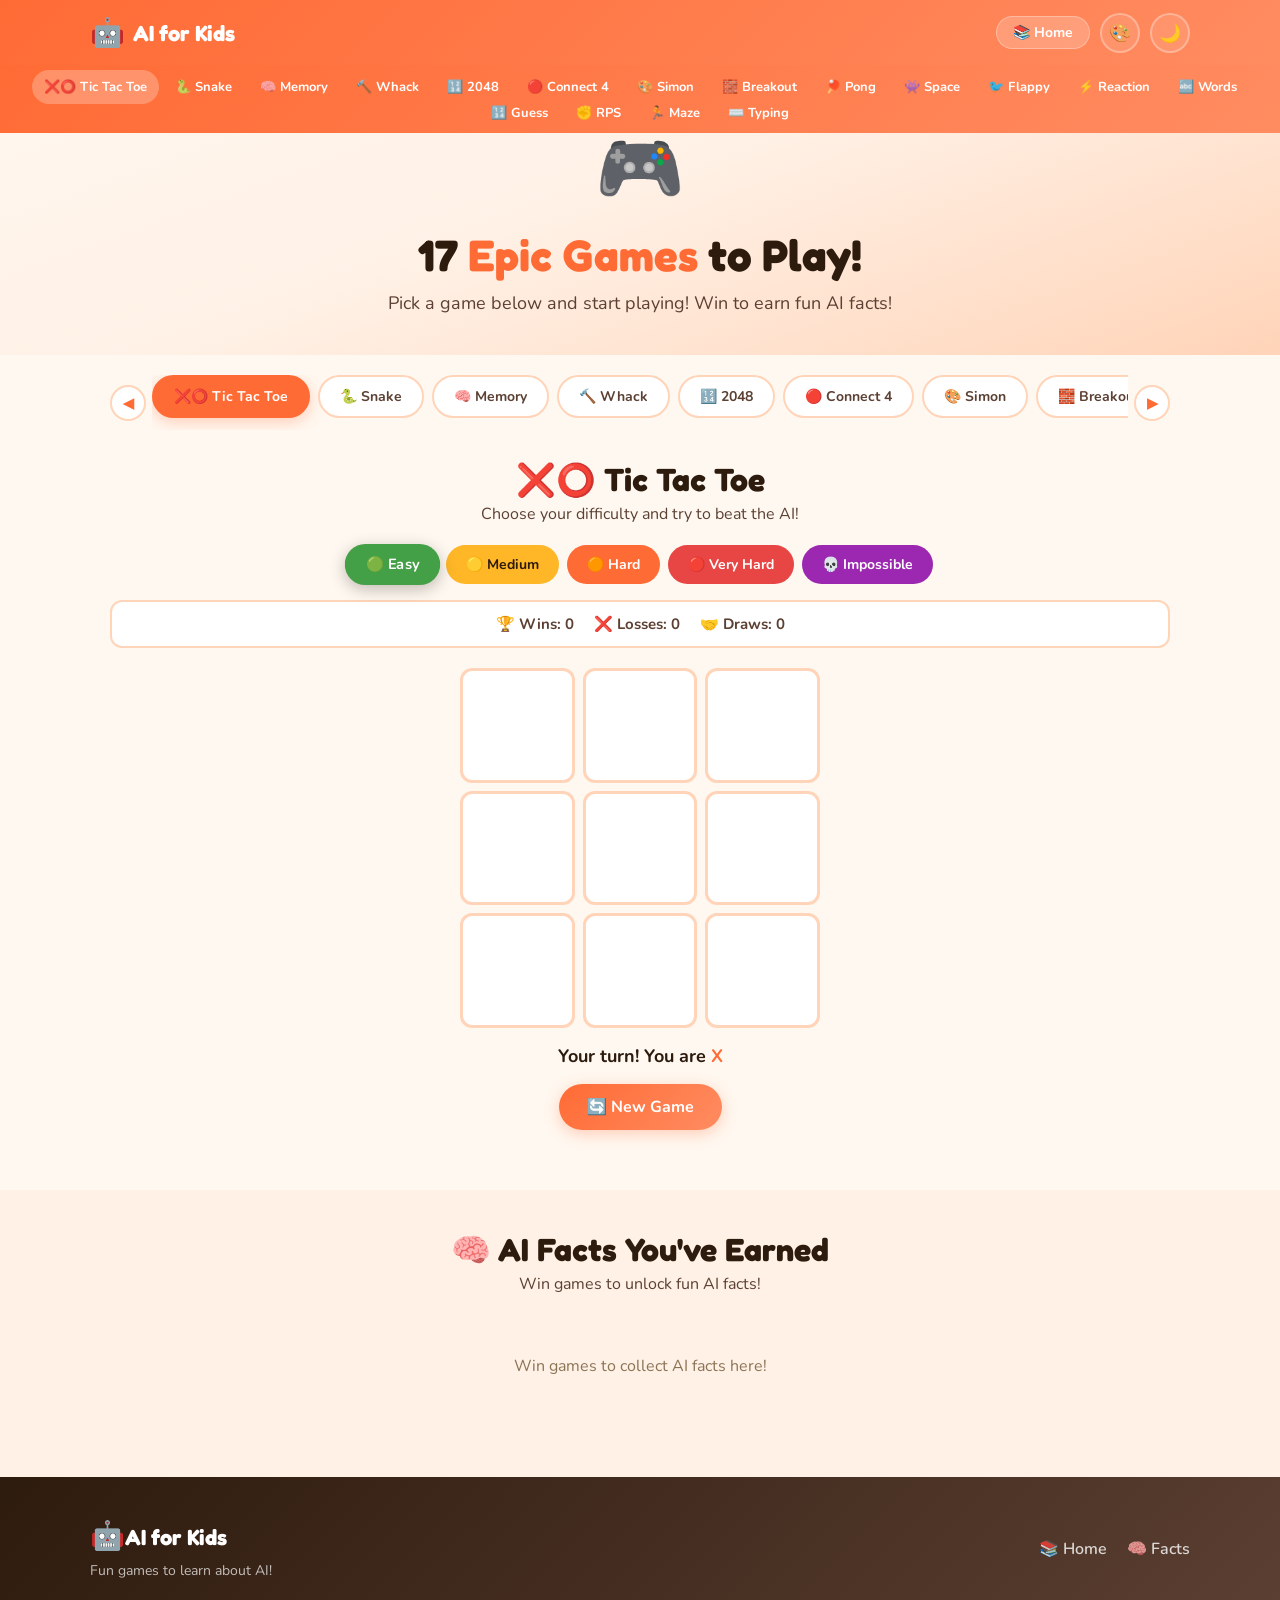
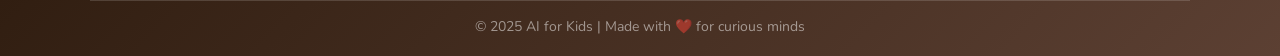
==== commit ab96e90b: "fixing" ====
--- a/games.html
+++ b/games.html
@@ -65,7 +65,9 @@
 <!-- Game Selector Tabs -->
 <section class="game-nav-section">
     <div class="container">
-        <div class="game-tabs" id="gameTabs">
+        <div class="game-tabs-wrapper">
+            <button class="game-tabs-arrow left" id="tabsLeft" onclick="scrollTabs('left')">◀</button>
+            <div class="game-tabs" id="gameTabs">
             <button class="game-tab active" data-game="tictactoe" onclick="switchGame('tictactoe')">❌⭕ Tic Tac Toe</button>
             <button class="game-tab" data-game="snake" onclick="switchGame('snake')">🐍 Snake</button>
             <button class="game-tab" data-game="memory" onclick="switchGame('memory')">🧠 Memory</button>
@@ -84,6 +86,8 @@
             <button class="game-tab" data-game="maze" onclick="switchGame('maze')">🏃 Maze</button>
             <button class="game-tab" data-game="typing" onclick="switchGame('typing')">⌨️ Typing</button>
         </div>
+            <button class="game-tabs-arrow right" id="tabsRight" onclick="scrollTabs('right')">▶</button>
+        </div>
     </div>
 </section>
 
--- a/games.css
+++ b/games.css
@@ -102,6 +102,11 @@
 .game-tab { flex-shrink: 0; padding: 10px 20px; border: 2px solid var(--peach); border-radius: 30px; background: var(--warm-white); color: var(--text-med); font-family: 'Nunito', sans-serif; font-weight: 700; font-size: 14px; cursor: pointer; transition: var(--transition); white-space: nowrap; }
 .game-tab:hover { border-color: var(--orange); color: var(--orange); }
 .game-tab.active { background: var(--orange); color: white; border-color: var(--orange); box-shadow: 0 4px 15px rgba(255,107,53,0.3); }
+.game-tabs-wrapper { display: flex; align-items: center; gap: 6px; }
+.game-tabs { flex: 1; }
+.game-tabs-arrow { flex-shrink: 0; width: 36px; height: 36px; border-radius: 50%; border: 2px solid var(--peach); background: var(--warm-white); color: var(--orange); font-size: 14px; font-weight: 700; cursor: pointer; transition: var(--transition); display: flex; align-items: center; justify-content: center; }
+.game-tabs-arrow:hover { background: var(--orange); color: white; border-color: var(--orange); }
+.game-tabs-arrow:active { transform: scale(0.9); }
 
 /* ============================================================
    GAME SECTIONS
@@ -313,6 +318,7 @@
 [data-theme="dark"] .hero { background: linear-gradient(160deg, #1a1210, #231a15, #2a1f18); }
 [data-theme="dark"] .game-nav-section { background: var(--warm-bg); }
 [data-theme="dark"] .game-tab { background: #2a1f18; border-color: #3D2B1F; color: var(--text-med); }
+[data-theme="dark"] .game-tabs-arrow { background: #2a1f18; border-color: #3D2B1F; color: var(--orange); }
 [data-theme="dark"] .game-tab:hover { border-color: var(--orange); color: var(--orange); }
 [data-theme="dark"] .ttt-cell, [data-theme="dark"] .score-bar, [data-theme="dark"] .mem-card.matched, [data-theme="dark"] .puzzle-cell, [data-theme="dark"] .simon-center, [data-theme="dark"] .ctrl-btn, [data-theme="dark"] .word-input, [data-theme="dark"] .typing-display, [data-theme="dark"] .rps-player { background: #2a1f18; border-color: #3D2B1F; color: var(--text-dark); }
 [data-theme="dark"] .ttt-cell.win { background: #3D2B1F; }
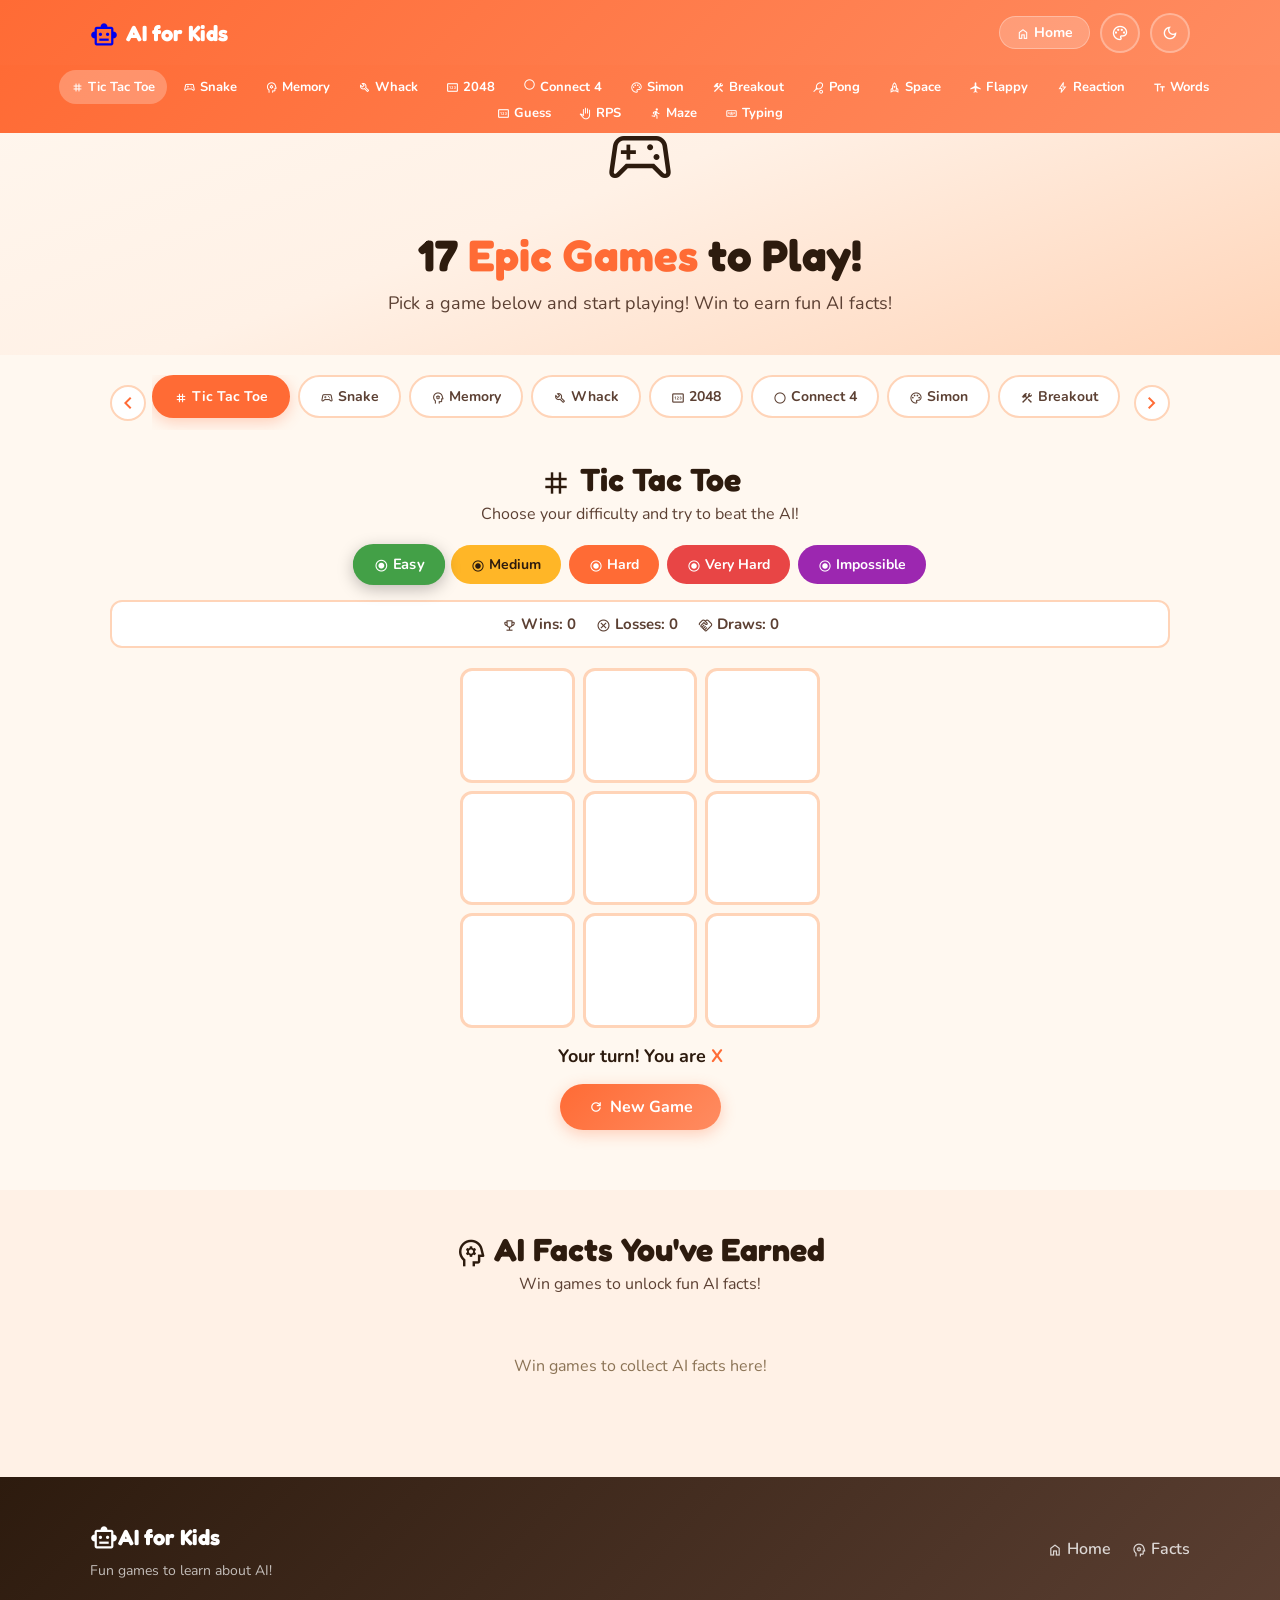
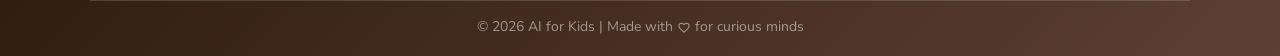
==== commit 9130b36d: "yt" ====
--- a/games.html
+++ b/games.html
@@ -7,6 +7,7 @@
     <link rel="preconnect" href="https://fonts.googleapis.com">
     <link rel="preconnect" href="https://fonts.gstatic.com" crossorigin>
     <link href="https://fonts.googleapis.com/css2?family=Fredoka:wght@400;500;600;700&family=Nunito:wght@400;600;700;800&display=swap" rel="stylesheet">
+    <link rel="stylesheet" href="https://fonts.googleapis.com/css2?family=Material+Symbols+Outlined:opsz,wght,FILL,GRAD@24,400,0,0" />
     <link rel="stylesheet" href="games.css">
 </head>
 <body data-color="default">
@@ -18,37 +19,37 @@
 <nav class="navbar">
     <div class="nav-container">
         <a href="index.html" class="nav-logo">
-            <span class="logo-emoji">🤖</span>
+            <span class="logo-emoji"><span class="material-symbols-outlined" style="font-size:inherit;vertical-align:middle">smart_toy</span></span>
             <span class="logo-text">AI for Kids</span>
         </a>
         <div class="nav-right">
-            <a href="index.html" class="nav-btn back-btn">📚 Home</a>
-            <button class="color-theme-btn" id="colorThemeBtn" title="Change Colors">🎨</button>
+            <a href="index.html" class="nav-btn back-btn"><span class="material-symbols-outlined" style="font-size:inherit;vertical-align:middle">home</span> Home</a>
+            <button class="color-theme-btn" id="colorThemeBtn" title="Change Colors"><span class="material-symbols-outlined" style="font-size:inherit;vertical-align:middle">palette</span></button>
             <button class="theme-toggle" id="themeToggle" aria-label="Toggle dark mode">
-                <span class="theme-icon" id="themeIcon">🌙</span>
+                <span class="theme-icon" id="themeIcon"><span class="material-symbols-outlined" style="font-size:inherit;vertical-align:middle">dark_mode</span></span>
             </button>
             <button class="nav-toggle" id="navToggle" aria-label="Toggle menu">
                 <span></span><span></span><span></span>
             </button>
         </div>
         <ul class="nav-menu" id="navMenu">
-            <li><a href="#tictactoe" class="nav-link active">❌⭕ Tic Tac Toe</a></li>
-            <li><a href="#snake" class="nav-link">🐍 Snake</a></li>
-            <li><a href="#memory" class="nav-link">🧠 Memory</a></li>
-            <li><a href="#whack" class="nav-link">🔨 Whack</a></li>
-            <li><a href="#puzzle2048" class="nav-link">🔢 2048</a></li>
-            <li><a href="#connect4" class="nav-link">🔴 Connect 4</a></li>
-            <li><a href="#simon" class="nav-link">🎨 Simon</a></li>
-            <li><a href="#breakout" class="nav-link">🧱 Breakout</a></li>
-            <li><a href="#pong" class="nav-link">🏓 Pong</a></li>
-            <li><a href="#spaceinv" class="nav-link">👾 Space</a></li>
-            <li><a href="#flappy" class="nav-link">🐦 Flappy</a></li>
-            <li><a href="#reaction" class="nav-link">⚡ Reaction</a></li>
-            <li><a href="#wordscramble" class="nav-link">🔤 Words</a></li>
-            <li><a href="#numguess" class="nav-link">🔢 Guess</a></li>
-            <li><a href="#rps" class="nav-link">✊ RPS</a></li>
-            <li><a href="#maze" class="nav-link">🏃 Maze</a></li>
-            <li><a href="#typing" class="nav-link">⌨️ Typing</a></li>
+            <li><a href="#tictactoe" class="nav-link active"><span class="material-symbols-outlined" style="font-size:inherit;vertical-align:middle">grid_3x3</span> Tic Tac Toe</a></li>
+            <li><a href="#snake" class="nav-link"><span class="material-symbols-outlined" style="font-size:inherit;vertical-align:middle">sports_esports</span> Snake</a></li>
+            <li><a href="#memory" class="nav-link"><span class="material-symbols-outlined" style="font-size:inherit;vertical-align:middle">psychology</span> Memory</a></li>
+            <li><a href="#whack" class="nav-link"><span class="material-symbols-outlined" style="font-size:inherit;vertical-align:middle">build</span> Whack</a></li>
+            <li><a href="#puzzle2048" class="nav-link"><span class="material-symbols-outlined" style="font-size:inherit;vertical-align:middle">pin</span> 2048</a></li>
+            <li><a href="#connect4" class="nav-link"><span class="material-symbols-outlined" style="font-size:inherit;vertical-align:myownthing">circle</span> Connect 4</a></li>
+            <li><a href="#simon" class="nav-link"><span class="material-symbols-outlined" style="font-size:inherit;vertical-align:middle">palette</span> Simon</a></li>
+            <li><a href="#breakout" class="nav-link"><span class="material-symbols-outlined" style="font-size:inherit;vertical-align:middle">construction</span> Breakout</a></li>
+            <li><a href="#pong" class="nav-link"><span class="material-symbols-outlined" style="font-size:inherit;vertical-align:middle">sports_tennis</span> Pong</a></li>
+            <li><a href="#spaceinv" class="nav-link"><span class="material-symbols-outlined" style="font-size:inherit;vertical-align:middle">rocket</span> Space</a></li>
+            <li><a href="#flappy" class="nav-link"><span class="material-symbols-outlined" style="font-size:inherit;vertical-align:middle">flight</span> Flappy</a></li>
+            <li><a href="#reaction" class="nav-link"><span class="material-symbols-outlined" style="font-size:inherit;vertical-align:middle">bolt</span> Reaction</a></li>
+            <li><a href="#wordscramble" class="nav-link"><span class="material-symbols-outlined" style="font-size:inherit;vertical-align:middle">text_fields</span> Words</a></li>
+            <li><a href="#numguess" class="nav-link"><span class="material-symbols-outlined" style="font-size:inherit;vertical-align:middle">pin</span> Guess</a></li>
+            <li><a href="#rps" class="nav-link"><span class="material-symbols-outlined" style="font-size:inherit;vertical-align:middle">back_hand</span> RPS</a></li>
+            <li><a href="#maze" class="nav-link"><span class="material-symbols-outlined" style="font-size:inherit;vertical-align:middle">directions_run</span> Maze</a></li>
+            <li><a href="#typing" class="nav-link"><span class="material-symbols-outlined" style="font-size:inherit;vertical-align:middle">keyboard</span> Typing</a></li>
         </ul>
     </div>
 </nav>
@@ -56,7 +57,7 @@
 <!-- Hero -->
 <section class="hero" id="home">
     <div class="hero-container">
-        <div class="hero-robot">🎮</div>
+        <div class="hero-robot"><span class="material-symbols-outlined" style="font-size:72px">sports_esports</span></div>
         <h1>17 <span class="highlight">Epic Games</span> to Play!</h1>
         <p class="hero-sub" id="heroSub">Pick a game below and start playing! Win to earn fun AI facts!</p>
     </div>
@@ -66,27 +67,27 @@
 <section class="game-nav-section">
     <div class="container">
         <div class="game-tabs-wrapper">
-            <button class="game-tabs-arrow left" id="tabsLeft" onclick="scrollTabs('left')">◀</button>
+            <button class="game-tabs-arrow left" id="tabsLeft" onclick="scrollTabs('left')"><span class="material-symbols-outlined">chevron_left</span></button>
             <div class="game-tabs" id="gameTabs">
-            <button class="game-tab active" data-game="tictactoe" onclick="switchGame('tictactoe')">❌⭕ Tic Tac Toe</button>
-            <button class="game-tab" data-game="snake" onclick="switchGame('snake')">🐍 Snake</button>
-            <button class="game-tab" data-game="memory" onclick="switchGame('memory')">🧠 Memory</button>
-            <button class="game-tab" data-game="whack" onclick="switchGame('whack')">🔨 Whack</button>
-            <button class="game-tab" data-game="puzzle2048" onclick="switchGame('puzzle2048')">🔢 2048</button>
-            <button class="game-tab" data-game="connect4" onclick="switchGame('connect4')">🔴 Connect 4</button>
-            <button class="game-tab" data-game="simon" onclick="switchGame('simon')">🎨 Simon</button>
-            <button class="game-tab" data-game="breakout" onclick="switchGame('breakout')">🧱 Breakout</button>
-            <button class="game-tab" data-game="pong" onclick="switchGame('pong')">🏓 Pong</button>
-            <button class="game-tab" data-game="spaceinv" onclick="switchGame('spaceinv')">👾 Space</button>
-            <button class="game-tab" data-game="flappy" onclick="switchGame('flappy')">🐦 Flappy</button>
-            <button class="game-tab" data-game="reaction" onclick="switchGame('reaction')">⚡ Reaction</button>
-            <button class="game-tab" data-game="wordscramble" onclick="switchGame('wordscramble')">🔤 Words</button>
-            <button class="game-tab" data-game="numguess" onclick="switchGame('numguess')">🔢 Guess</button>
-            <button class="game-tab" data-game="rps" onclick="switchGame('rps')">✊ RPS</button>
-            <button class="game-tab" data-game="maze" onclick="switchGame('maze')">🏃 Maze</button>
-            <button class="game-tab" data-game="typing" onclick="switchGame('typing')">⌨️ Typing</button>
-        </div>
-            <button class="game-tabs-arrow right" id="tabsRight" onclick="scrollTabs('right')">▶</button>
+            <button class="game-tab active" data-game="tictactoe" onclick="switchGame('tictactoe')"><span class="material-symbols-outlined" style="font-size:inherit;vertical-align:middle">grid_3x3</span> Tic Tac Toe</button>
+            <button class="game-tab" data-game="snake" onclick="switchGame('snake')"><span class="material-symbols-outlined" style="font-size:inherit;vertical-align:middle">sports_esports</span> Snake</button>
+            <button class="game-tab" data-game="memory" onclick="switchGame('memory')"><span class="material-symbols-outlined" style="font-size:inherit;vertical-align:middle">psychology</span> Memory</button>
+            <button class="game-tab" data-game="whack" onclick="switchGame('whack')"><span class="material-symbols-outlined" style="font-size:inherit;vertical-align:middle">build</span> Whack</button>
+            <button class="game-tab" data-game="puzzle2048" onclick="switchGame('puzzle2048')"><span class="material-symbols-outlined" style="font-size:inherit;vertical-align:middle">pin</span> 2048</button>
+            <button class="game-tab" data-game="connect4" onclick="switchGame('connect4')"><span class="material-symbols-outlined" style="font-size:inherit;vertical-align:middle">circle</span> Connect 4</button>
+            <button class="game-tab" data-game="simon" onclick="switchGame('simon')"><span class="material-symbols-outlined" style="font-size:inherit;vertical-align:middle">palette</span> Simon</button>
+            <button class="game-tab" data-game="breakout" onclick="switchGame('breakout')"><span class="material-symbols-outlined" style="font-size:inherit;vertical-align:middle">construction</span> Breakout</button>
+            <button class="game-tab" data-game="pong" onclick="switchGame('pong')"><span class="material-symbols-outlined" style="font-size:inherit;vertical-align:middle">sports_tennis</span> Pong</button>
+            <button class="game-tab" data-game="spaceinv" onclick="switchGame('spaceinv')"><span class="material-symbols-outlined" style="font-size:inherit;vertical-align:middle">rocket</span> Space</button>
+            <button class="game-tab" data-game="flappy" onclick="switchGame('flappy')"><span class="material-symbols-outlined" style="font-size:inherit;vertical-align:middle">flight</span> Flappy</button>
+            <button class="game-tab" data-game="reaction" onclick="switchGame('reaction')"><span class="material-symbols-outlined" style="font-size:inherit;vertical-align:middle">bolt</span> Reaction</button>
+            <button class="game-tab" data-game="wordscramble" onclick="switchGame('wordscramble')"><span class="material-symbols-outlined" style="font-size:inherit;vertical-align:middle">text_fields</span> Words</button>
+            <button class="game-tab" data-game="numguess" onclick="switchGame('numguess')"><span class="material-symbols-outlined" style="font-size:inherit;vertical-align:middle">pin</span> Guess</button>
+            <button class="game-tab" data-game="rps" onclick="switchGame('rps')"><span class="material-symbols-outlined" style="font-size:inherit;vertical-align:middle">back_hand</span> RPS</button>
+            <button class="game-tab" data-game="maze" onclick="switchGame('maze')"><span class="material-symbols-outlined" style="font-size:inherit;vertical-align:middle">directions_run</span> Maze</button>
+            <button class="game-tab" data-game="typing" onclick="switchGame('typing')"><span class="material-symbols-outlined" style="font-size:inherit;vertical-align:middle">keyboard</span> Typing</button>
+        </div>
+            <button class="game-tabs-arrow right" id="tabsRight" onclick="scrollTabs('right')"><span class="material-symbols-outlined">chevron_right</span></button>
         </div>
     </div>
 </section>
@@ -94,18 +95,18 @@
 <!-- GAME 1: TIC TAC TOE -->
 <section class="game-section active" id="tictactoe">
     <div class="container">
-        <div class="game-header"><h2>❌⭕ Tic Tac Toe</h2><p>Choose your difficulty and try to beat the AI!</p></div>
+        <div class="game-header"><h2><span class="material-symbols-outlined" style="font-size:inherit;vertical-align:middle">grid_3x3</span> Tic Tac Toe</h2><p>Choose your difficulty and try to beat the AI!</p></div>
         <div class="difficulty-bar" id="tttDiffBar">
-            <button class="diff-btn btn-easy active" onclick="setTTTLevel('easy')">🟢 Easy</button>
-            <button class="diff-btn btn-medium" onclick="setTTTLevel('medium')">🟡 Medium</button>
-            <button class="diff-btn btn-hard" onclick="setTTTLevel('hard')">🟠 Hard</button>
-            <button class="diff-btn btn-veryhard" onclick="setTTTLevel('veryhard')">🔴 Very Hard</button>
-            <button class="diff-btn btn-impossible" onclick="setTTTLevel('impossible')">💀 Impossible</button>
-        </div>
-        <div class="score-bar">
-            <span class="score-item">🏆 Wins: <strong id="tttWins">0</strong></span>
-            <span class="score-item">❌ Losses: <strong id="tttLosses">0</strong></span>
-            <span class="score-item">🤝 Draws: <strong id="tttDraws">0</strong></span>
+            <button class="diff-btn btn-easy active" onclick="setTTTLevel('easy')"><span class="material-symbols-outlined" style="font-size:inherit;vertical-align:middle">radio_button_checked</span> Easy</button>
+            <button class="diff-btn btn-medium" onclick="setTTTLevel('medium')"><span class="material-symbols-outlined" style="font-size:inherit;vertical-align:middle">radio_button_checked</span> Medium</button>
+            <button class="diff-btn btn-hard" onclick="setTTTLevel('hard')"><span class="material-symbols-outlined" style="font-size:inherit;vertical-align:middle">radio_button_checked</span> Hard</button>
+            <button class="diff-btn btn-veryhard" onclick="setTTTLevel('veryhard')"><span class="material-symbols-outlined" style="font-size:inherit;vertical-align:middle">radio_button_checked</span> Very Hard</button>
+            <button class="diff-btn btn-impossible" onclick="setTTTLevel('impossible')"><span class="material-symbols-outlined" style="font-size:inherit;vertical-align:middle">radio_button_checked</span> Impossible</button>
+        </div>
+        <div class="score-bar">
+            <span class="score-item"><span class="material-symbols-outlined" style="font-size:inherit;vertical-align:middle">emoji_events</span> Wins: <strong id="tttWins">0</strong></span>
+            <span class="score-item"><span class="material-symbols-outlined" style="font-size:inherit;vertical-align:middle">cancel</span> Losses: <strong id="tttLosses">0</strong></span>
+            <span class="score-item"><span class="material-symbols-outlined" style="font-size:inherit;vertical-align:middle">handshake</span> Draws: <strong id="tttDraws">0</strong></span>
         </div>
         <div class="ttt-board" id="tttBoard">
             <div class="ttt-cell" onclick="tttMove(0)"></div><div class="ttt-cell" onclick="tttMove(1)"></div><div class="ttt-cell" onclick="tttMove(2)"></div>
@@ -113,137 +114,137 @@
             <div class="ttt-cell" onclick="tttMove(6)"></div><div class="ttt-cell" onclick="tttMove(7)"></div><div class="ttt-cell" onclick="tttMove(8)"></div>
         </div>
         <div class="ttt-status" id="tttStatus">Your turn! You are <span class="x-color">X</span></div>
-        <div class="win-fact hidden" id="tttFact"><div class="fact-card"><span class="fact-icon">🧠</span><div><strong>AI Fact You Earned!</strong><p id="tttFactText"></p></div></div></div>
-        <div style="text-align:center;margin-top:16px;"><button class="btn btn-warm" onclick="resetTTT()">🔄 New Game</button></div>
+        <div class="win-fact hidden" id="tttFact"><div class="fact-card"><span class="fact-icon"><span class="material-symbols-outlined" style="font-size:inherit;vertical-align:middle">psychology</span></span><div><strong>AI Fact You Earned!</strong><p id="tttFactText"></p></div></div></div>
+        <div style="text-align:center;margin-top:16px;"><button class="btn btn-warm" onclick="resetTTT()"><span class="material-symbols-outlined" style="font-size:inherit;vertical-align:middle">refresh</span> New Game</button></div>
     </div>
 </section>
 
 <!-- GAME 2: SNAKE -->
 <section class="game-section" id="snake">
     <div class="container">
-        <div class="game-header"><h2>🐍 Snake</h2><p>Eat the food, grow the snake, don't hit the walls!</p></div>
-        <div class="difficulty-bar">
-            <button class="diff-btn btn-easy active" onclick="setSnakeLevel('easy')">🟢 Slow</button>
-            <button class="diff-btn btn-medium" onclick="setSnakeLevel('medium')">🟡 Normal</button>
-            <button class="diff-btn btn-hard" onclick="setSnakeLevel('hard')">🟠 Fast</button>
-            <button class="diff-btn btn-veryhard" onclick="setSnakeLevel('veryhard')">🔴 Crazy</button>
-        </div>
-        <div class="score-bar">
-            <span class="score-item">🍎 Score: <strong id="snakeScore">0</strong></span>
-            <span class="score-item">🏅 Best: <strong id="snakeBest">0</strong></span>
+        <div class="game-header"><h2><span class="material-symbols-outlined" style="font-size:inherit;vertical-align:middle">sports_esports</span> Snake</h2><p>Eat the food, grow the snake, don't hit the walls!</p></div>
+        <div class="difficulty-bar">
+            <button class="diff-btn btn-easy active" onclick="setSnakeLevel('easy')"><span class="material-symbols-outlined" style="font-size:inherit;vertical-align:middle">radio_button_checked</span> Slow</button>
+            <button class="diff-btn btn-medium" onclick="setSnakeLevel('medium')"><span class="material-symbols-outlined" style="font-size:inherit;vertical-align:middle">radio_button_checked</span> Normal</button>
+            <button class="diff-btn btn-hard" onclick="setSnakeLevel('hard')"><span class="material-symbols-outlined" style="font-size:inherit;vertical-align:middle">radio_button_checked</span> Fast</button>
+            <button class="diff-btn btn-veryhard" onclick="setSnakeLevel('veryhard')"><span class="material-symbols-outlined" style="font-size:inherit;vertical-align:middle">radio_button_checked</span> Crazy</button>
+        </div>
+        <div class="score-bar">
+            <span class="score-item"><span class="material-symbols-outlined" style="font-size:inherit;vertical-align:middle">restaurant</span> Score: <strong id="snakeScore">0</strong></span>
+            <span class="score-item"><span class="material-symbols-outlined" style="font-size:inherit;vertical-align:middle">workspace_premium</span> Best: <strong id="snakeBest">0</strong></span>
         </div>
         <div class="snake-container"><canvas id="snakeCanvas" width="400" height="400"></canvas></div>
         <div class="snake-controls">
-            <button class="ctrl-btn" onclick="snakeDir('up')">⬆️</button>
-            <div><button class="ctrl-btn" onclick="snakeDir('left')">⬅️</button><button class="ctrl-btn" onclick="snakeDir('down')">⬇️</button><button class="ctrl-btn" onclick="snakeDir('right')">➡️</button></div>
+            <button class="ctrl-btn" onclick="snakeDir('up')"><span class="material-symbols-outlined">arrow_upward</span></button>
+            <div><button class="ctrl-btn" onclick="snakeDir('left')"><span class="material-symbols-outlined">arrow_back</span></button><button class="ctrl-btn" onclick="snakeDir('down')"><span class="material-symbols-outlined">arrow_downward</span></button><button class="ctrl-btn" onclick="snakeDir('right')"><span class="material-symbols-outlined">arrow_forward</span></button></div>
         </div>
         <div class="ttt-status" id="snakeStatus">Press Start to play!</div>
-        <div class="win-fact hidden" id="snakeFact"><div class="fact-card"><span class="fact-icon">🧠</span><div><strong>AI Fact You Earned!</strong><p id="snakeFactText"></p></div></div></div>
-        <div style="text-align:center;margin-top:16px;"><button class="btn btn-warm" onclick="startSnake()">▶️ Start</button> <button class="btn btn-outline-warm" onclick="resetSnake()">🔄 Reset</button></div>
+        <div class="win-fact hidden" id="snakeFact"><div class="fact-card"><span class="fact-icon"><span class="material-symbols-outlined" style="font-size:inherit;vertical-align:middle">psychology</span></span><div><strong>AI Fact You Earned!</strong><p id="snakeFactText"></p></div></div></div>
+        <div style="text-align:center;margin-top:16px;"><button class="btn btn-warm" onclick="startSnake()"><span class="material-symbols-outlined" style="font-size:inherit;vertical-align:middle">play_arrow</span> Start</button> <button class="btn btn-outline-warm" onclick="resetSnake()"><span class="material-symbols-outlined" style="font-size:inherit;vertical-align:middle">refresh</span> Reset</button></div>
     </div>
 </section>
 
 <!-- GAME 3: MEMORY MATCH -->
 <section class="game-section" id="memory">
     <div class="container">
-        <div class="game-header"><h2>🧠 Memory Match</h2><p>Flip cards and find matching pairs!</p></div>
-        <div class="difficulty-bar">
-            <button class="diff-btn btn-easy active" onclick="setMemoryLevel('easy')">🟢 4 Pairs</button>
-            <button class="diff-btn btn-medium" onclick="setMemoryLevel('medium')">🟡 6 Pairs</button>
-            <button class="diff-btn btn-hard" onclick="setMemoryLevel('hard')">🟠 8 Pairs</button>
-            <button class="diff-btn btn-veryhard" onclick="setMemoryLevel('veryhard')">🔴 10 Pairs</button>
-        </div>
-        <div class="score-bar">
-            <span class="score-item">🎯 Moves: <strong id="memMoves">0</strong></span>
-            <span class="score-item">✅ Pairs: <strong id="memPairs">0</strong>/<strong id="memTotal">4</strong></span>
-            <span class="score-item">⏱️ Time: <strong id="memTime">0s</strong></span>
+        <div class="game-header"><h2><span class="material-symbols-outlined" style="font-size:inherit;vertical-align:middle">psychology</span> Memory Match</h2><p>Flip cards and find matching pairs!</p></div>
+        <div class="difficulty-bar">
+            <button class="diff-btn btn-easy active" onclick="setMemoryLevel('easy')"><span class="material-symbols-outlined" style="font-size:inherit;vertical-align:middle">radio_button_checked</span> 4 Pairs</button>
+            <button class="diff-btn btn-medium" onclick="setMemoryLevel('medium')"><span class="material-symbols-outlined" style="font-size:inherit;vertical-align:middle">radio_button_checked</span> 6 Pairs</button>
+            <button class="diff-btn btn-hard" onclick="setMemoryLevel('hard')"><span class="material-symbols-outlined" style="font-size:inherit;vertical-align:middle">radio_button_checked</span> 8 Pairs</button>
+            <button class="diff-btn btn-veryhard" onclick="setMemoryLevel('veryhard')"><span class="material-symbols-outlined" style="font-size:inherit;vertical-align:middle">radio_button_checked</span> 10 Pairs</button>
+        </div>
+        <div class="score-bar">
+            <span class="score-item"><span class="material-symbols-outlined" style="font-size:inherit;vertical-align:middle">touch_app</span> Moves: <strong id="memMoves">0</strong></span>
+            <span class="score-item"><span class="material-symbols-outlined" style="font-size:inherit;vertical-align:middle">check_circle</span> Pairs: <strong id="memPairs">0</strong>/<strong id="memTotal">4</strong></span>
+            <span class="score-item"><span class="material-symbols-outlined" style="font-size:inherit;vertical-align:middle">timer</span> Time: <strong id="memTime">0s</strong></span>
         </div>
         <div class="memory-grid" id="memoryGrid"></div>
         <div class="ttt-status" id="memStatus">Click any card to start!</div>
-        <div class="win-fact hidden" id="memFact"><div class="fact-card"><span class="fact-icon">🧠</span><div><strong>AI Fact You Earned!</strong><p id="memFactText"></p></div></div></div>
-        <div style="text-align:center;margin-top:16px;"><button class="btn btn-warm" onclick="initMemory()">🔄 New Game</button></div>
+        <div class="win-fact hidden" id="memFact"><div class="fact-card"><span class="fact-icon"><span class="material-symbols-outlined" style="font-size:inherit;vertical-align:middle">psychology</span></span><div><strong>AI Fact You Earned!</strong><p id="memFactText"></p></div></div></div>
+        <div style="text-align:center;margin-top:16px;"><button class="btn btn-warm" onclick="initMemory()"><span class="material-symbols-outlined" style="font-size:inherit;vertical-align:middle">refresh</span> New Game</button></div>
     </div>
 </section>
 
 <!-- GAME 4: WHACK-A-MOLE -->
 <section class="game-section" id="whack">
     <div class="container">
-        <div class="game-header"><h2>🔨 Whack-a-Mole</h2><p>Click the moles before they hide!</p></div>
-        <div class="difficulty-bar">
-            <button class="diff-btn btn-easy active" onclick="setWhackLevel('easy')">🟢 Easy</button>
-            <button class="diff-btn btn-medium" onclick="setWhackLevel('medium')">🟡 Medium</button>
-            <button class="diff-btn btn-hard" onclick="setWhackLevel('hard')">🟠 Hard</button>
-            <button class="diff-btn btn-veryhard" onclick="setWhackLevel('veryhard')">🔴 Insane</button>
-        </div>
-        <div class="score-bar">
-            <span class="score-item">🎯 Score: <strong id="whackScore">0</strong></span>
-            <span class="score-item">❤️ Lives: <strong id="whackLives">3</strong></span>
-            <span class="score-item">⏱️ Time: <strong id="whackTime">30s</strong></span>
+        <div class="game-header"><h2><span class="material-symbols-outlined" style="font-size:inherit;vertical-align:middle">build</span> Whack-a-Mole</h2><p>Click the moles before they hide!</p></div>
+        <div class="difficulty-bar">
+            <button class="diff-btn btn-easy active" onclick="setWhackLevel('easy')"><span class="material-symbols-outlined" style="font-size:inherit;vertical-align:middle">radio_button_checked</span> Easy</button>
+            <button class="diff-btn btn-medium" onclick="setWhackLevel('medium')"><span class="material-symbols-outlined" style="font-size:inherit;vertical-align:middle">radio_button_checked</span> Medium</button>
+            <button class="diff-btn btn-hard" onclick="setWhackLevel('hard')"><span class="material-symbols-outlined" style="font-size:inherit;vertical-align:middle">radio_button_checked</span> Hard</button>
+            <button class="diff-btn btn-veryhard" onclick="setWhackLevel('veryhard')"><span class="material-symbols-outlined" style="font-size:inherit;vertical-align:middle">radio_button_checked</span> Insane</button>
+        </div>
+        <div class="score-bar">
+            <span class="score-item"><span class="material-symbols-outlined" style="font-size:inherit;vertical-align:middle">gps_fixed</span> Score: <strong id="whackScore">0</strong></span>
+            <span class="score-item"><span class="material-symbols-outlined" style="font-size:inherit;vertical-align:middle">favorite</span> Lives: <strong id="whackLives">3</strong></span>
+            <span class="score-item"><span class="material-symbols-outlined" style="font-size:inherit;vertical-align:middle">timer</span> Time: <strong id="whackTime">30s</strong></span>
         </div>
         <div class="whack-grid" id="whackGrid">
-            <div class="whack-hole" onclick="whackMole(0)"><span class="mole">🐹</span></div>
-            <div class="whack-hole" onclick="whackMole(1)"><span class="mole">🐹</span></div>
-            <div class="whack-hole" onclick="whackMole(2)"><span class="mole">🐹</span></div>
-            <div class="whack-hole" onclick="whackMole(3)"><span class="mole">🐹</span></div>
-            <div class="whack-hole" onclick="whackMole(4)"><span class="mole">🐹</span></div>
-            <div class="whack-hole" onclick="whackMole(5)"><span class="mole">🐹</span></div>
-            <div class="whack-hole" onclick="whackMole(6)"><span class="mole">🐹</span></div>
-            <div class="whack-hole" onclick="whackMole(7)"><span class="mole">🐹</span></div>
-            <div class="whack-hole" onclick="whackMole(8)"><span class="mole">🐹</span></div>
+            <div class="whack-hole" onclick="whackMole(0)"><span class="mole"><span class="material-symbols-outlined" style="font-size:32px">sports_motorsports</span></span></div>
+            <div class="whack-hole" onclick="whackMole(1)"><span class="mole"><span class="material-symbols-outlined" style="font-size:32px">sports_motorsports</span></span></div>
+            <div class="whack-hole" onclick="whackMole(2)"><span class="mole"><span class="material-symbols-outlined" style="font-size:32px">sports_motorsports</span></span></div>
+            <div class="whack-hole" onclick="whackMole(3)"><span class="mole"><span class="material-symbols-outlined" style="font-size:32px">sports_motorsports</span></span></div>
+            <div class="whack-hole" onclick="whackMole(4)"><span class="mole"><span class="material-symbols-outlined" style="font-size:32px">sports_motorsports</span></span></div>
+            <div class="whack-hole" onclick="whackMole(5)"><span class="mole"><span class="material-symbols-outlined" style="font-size:32px">sports_motorsports</span></span></div>
+            <div class="whack-hole" onclick="whackMole(6)"><span class="mole"><span class="material-symbols-outlined" style="font-size:32px">sports_motorsports</span></span></div>
+            <div class="whack-hole" onclick="whackMole(7)"><span class="mole"><span class="material-symbols-outlined" style="font-size:32px">sports_motorsports</span></span></div>
+            <div class="whack-hole" onclick="whackMole(8)"><span class="mole"><span class="material-symbols-outlined" style="font-size:32px">sports_motorsports</span></span></div>
         </div>
         <div class="ttt-status" id="whackStatus">Press Start to play!</div>
-        <div class="win-fact hidden" id="whackFact"><div class="fact-card"><span class="fact-icon">🧠</span><div><strong>AI Fact You Earned!</strong><p id="whackFactText"></p></div></div></div>
-        <div style="text-align:center;margin-top:16px;"><button class="btn btn-warm" onclick="startWhack()">▶️ Start</button> <button class="btn btn-outline-warm" onclick="resetWhack()">🔄 Reset</button></div>
+        <div class="win-fact hidden" id="whackFact"><div class="fact-card"><span class="fact-icon"><span class="material-symbols-outlined" style="font-size:inherit;vertical-align:middle">psychology</span></span><div><strong>AI Fact You Earned!</strong><p id="whackFactText"></p></div></div></div>
+        <div style="text-align:center;margin-top:16px;"><button class="btn btn-warm" onclick="startWhack()"><span class="material-symbols-outlined" style="font-size:inherit;vertical-align:middle">play_arrow</span> Start</button> <button class="btn btn-outline-warm" onclick="resetWhack()"><span class="material-symbols-outlined" style="font-size:inherit;vertical-align:middle">refresh</span> Reset</button></div>
     </div>
 </section>
 
 <!-- GAME 5: 2048 -->
 <section class="game-section" id="puzzle2048">
     <div class="container">
-        <div class="game-header"><h2>🔢 2048</h2><p>Slide tiles and combine numbers to reach 2048!</p></div>
-        <div class="score-bar">
-            <span class="score-item">🏆 Score: <strong id="pScore">0</strong></span>
-            <span class="score-item">🏅 Best: <strong id="pBest">0</strong></span>
+        <div class="game-header"><h2><span class="material-symbols-outlined" style="font-size:inherit;vertical-align:middle">pin</span> 2048</h2><p>Slide tiles and combine numbers to reach 2048!</p></div>
+        <div class="score-bar">
+            <span class="score-item"><span class="material-symbols-outlined" style="font-size:inherit;vertical-align:middle">emoji_events</span> Score: <strong id="pScore">0</strong></span>
+            <span class="score-item"><span class="material-symbols-outlined" style="font-size:inherit;vertical-align:middle">workspace_premium</span> Best: <strong id="pBest">0</strong></span>
         </div>
         <div class="puzzle2048-board" id="puzzleBoard"></div>
         <div class="ttt-status" id="pStatus">Use arrow keys or buttons to play!</div>
         <div class="puzzle-controls">
-            <button class="ctrl-btn" onclick="puzzleMove('up')">⬆️</button>
-            <div><button class="ctrl-btn" onclick="puzzleMove('left')">⬅️</button><button class="ctrl-btn" onclick="puzzleMove('down')">⬇️</button><button class="ctrl-btn" onclick="puzzleMove('right')">➡️</button></div>
-        </div>
-        <div class="win-fact hidden" id="pFact"><div class="fact-card"><span class="fact-icon">🧠</span><div><strong>AI Fact You Earned!</strong><p id="pFactText"></p></div></div></div>
-        <div style="text-align:center;margin-top:16px;"><button class="btn btn-warm" onclick="initPuzzle()">🔄 New Game</button></div>
+            <button class="ctrl-btn" onclick="puzzleMove('up')"><span class="material-symbols-outlined">arrow_upward</span></button>
+            <div><button class="ctrl-btn" onclick="puzzleMove('left')"><span class="material-symbols-outlined">arrow_back</span></button><button class="ctrl-btn" onclick="puzzleMove('down')"><span class="material-symbols-outlined">arrow_downward</span></button><button class="ctrl-btn" onclick="puzzleMove('right')"><span class="material-symbols-outlined">arrow_forward</span></button></div>
+        </div>
+        <div class="win-fact hidden" id="pFact"><div class="fact-card"><span class="fact-icon"><span class="material-symbols-outlined" style="font-size:inherit;vertical-align:middle">psychology</span></span><div><strong>AI Fact You Earned!</strong><p id="pFactText"></p></div></div></div>
+        <div style="text-align:center;margin-top:16px;"><button class="btn btn-warm" onclick="initPuzzle()"><span class="material-symbols-outlined" style="font-size:inherit;vertical-align:middle">refresh</span> New Game</button></div>
     </div>
 </section>
 
 <!-- GAME 6: CONNECT 4 -->
 <section class="game-section" id="connect4">
     <div class="container">
-        <div class="game-header"><h2>🔴 Connect 4</h2><p>Drop your disc and connect 4 in a row to win!</p></div>
-        <div class="difficulty-bar">
-            <button class="diff-btn btn-easy active" onclick="setC4Level('easy')">🟢 Easy</button>
-            <button class="diff-btn btn-medium" onclick="setC4Level('medium')">🟡 Medium</button>
-            <button class="diff-btn btn-hard" onclick="setC4Level('hard')">🟠 Hard</button>
-            <button class="diff-btn btn-veryhard" onclick="setC4Level('veryhard')">🔴 Expert</button>
-        </div>
-        <div class="score-bar">
-            <span class="score-item">🏆 Wins: <strong id="c4Wins">0</strong></span>
-            <span class="score-item">❌ Losses: <strong id="c4Losses">0</strong></span>
+        <div class="game-header"><h2><span class="material-symbols-outlined" style="font-size:inherit;vertical-align:middle">circle</span> Connect 4</h2><p>Drop your disc and connect 4 in a row to win!</p></div>
+        <div class="difficulty-bar">
+            <button class="diff-btn btn-easy active" onclick="setC4Level('easy')"><span class="material-symbols-outlined" style="font-size:inherit;vertical-align:middle">radio_button_checked</span> Easy</button>
+            <button class="diff-btn btn-medium" onclick="setC4Level('medium')"><span class="material-symbols-outlined" style="font-size:inherit;vertical-align:middle">radio_button_checked</span> Medium</button>
+            <button class="diff-btn btn-hard" onclick="setC4Level('hard')"><span class="material-symbols-outlined" style="font-size:inherit;vertical-align:middle">radio_button_checked</span> Hard</button>
+            <button class="diff-btn btn-veryhard" onclick="setC4Level('veryhard')"><span class="material-symbols-outlined" style="font-size:inherit;vertical-align:middle">radio_button_checked</span> Expert</button>
+        </div>
+        <div class="score-bar">
+            <span class="score-item"><span class="material-symbols-outlined" style="font-size:inherit;vertical-align:middle">emoji_events</span> Wins: <strong id="c4Wins">0</strong></span>
+            <span class="score-item"><span class="material-symbols-outlined" style="font-size:inherit;vertical-align:middle">cancel</span> Losses: <strong id="c4Losses">0</strong></span>
         </div>
         <div class="connect4-board" id="c4Board"></div>
-        <div class="ttt-status" id="c4Status">Your turn! You are 🔴</div>
-        <div class="win-fact hidden" id="c4Fact"><div class="fact-card"><span class="fact-icon">🧠</span><div><strong>AI Fact You Earned!</strong><p id="c4FactText"></p></div></div></div>
-        <div style="text-align:center;margin-top:16px;"><button class="btn btn-warm" onclick="resetC4()">🔄 New Game</button></div>
+        <div class="ttt-status" id="c4Status">Your turn! You are <span class="material-symbols-outlined" style="font-size:inherit;vertical-align:middle">circle</span></div>
+        <div class="win-fact hidden" id="c4Fact"><div class="fact-card"><span class="fact-icon"><span class="material-symbols-outlined" style="font-size:inherit;vertical-align:middle">psychology</span></span><div><strong>AI Fact You Earned!</strong><p id="c4FactText"></p></div></div></div>
+        <div style="text-align:center;margin-top:16px;"><button class="btn btn-warm" onclick="resetC4()"><span class="material-symbols-outlined" style="font-size:inherit;vertical-align:middle">refresh</span> New Game</button></div>
     </div>
 </section>
 
 <!-- GAME 7: SIMON SAYS -->
 <section class="game-section" id="simon">
     <div class="container">
-        <div class="game-header"><h2>🎨 Simon Says</h2><p>Watch the pattern and repeat it!</p></div>
-        <div class="score-bar">
-            <span class="score-item">🏆 Level: <strong id="simLevel">1</strong></span>
-            <span class="score-item">🏅 Best: <strong id="simBest">0</strong></span>
+        <div class="game-header"><h2><span class="material-symbols-outlined" style="font-size:inherit;vertical-align:middle">palette</span> Simon Says</h2><p>Watch the pattern and repeat it!</p></div>
+        <div class="score-bar">
+            <span class="score-item"><span class="material-symbols-outlined" style="font-size:inherit;vertical-align:middle">emoji_events</span> Level: <strong id="simLevel">1</strong></span>
+            <span class="score-item"><span class="material-symbols-outlined" style="font-size:inherit;vertical-align:middle">workspace_premium</span> Best: <strong id="simBest">0</strong></span>
         </div>
         <div class="simon-board" id="simonBoard">
             <div class="simon-btn simon-green" id="simGreen" onclick="simonClick(0)"></div>
@@ -253,224 +254,224 @@
             <div class="simon-center" id="simonCenter"><span id="simonCenterText">Press Start</span></div>
         </div>
         <div class="ttt-status" id="simStatus">Watch the pattern carefully!</div>
-        <div class="win-fact hidden" id="simFact"><div class="fact-card"><span class="fact-icon">🧠</span><div><strong>AI Fact You Earned!</strong><p id="simFactText"></p></div></div></div>
-        <div style="text-align:center;margin-top:16px;"><button class="btn btn-warm" onclick="startSimon()">▶️ Start</button></div>
+        <div class="win-fact hidden" id="simFact"><div class="fact-card"><span class="fact-icon"><span class="material-symbols-outlined" style="font-size:inherit;vertical-align:middle">psychology</span></span><div><strong>AI Fact You Earned!</strong><p id="simFactText"></p></div></div></div>
+        <div style="text-align:center;margin-top:16px;"><button class="btn btn-warm" onclick="startSimon()"><span class="material-symbols-outlined" style="font-size:inherit;vertical-align:middle">play_arrow</span> Start</button></div>
     </div>
 </section>
 
 <!-- GAME 8: BREAKOUT -->
 <section class="game-section" id="breakout">
     <div class="container">
-        <div class="game-header"><h2>🧱 Breakout</h2><p>Smash all the bricks with the ball!</p></div>
-        <div class="difficulty-bar">
-            <button class="diff-btn btn-easy active" onclick="setBreakoutLevel('easy')">🟢 Easy</button>
-            <button class="diff-btn btn-medium" onclick="setBreakoutLevel('medium')">🟡 Medium</button>
-            <button class="diff-btn btn-hard" onclick="setBreakoutLevel('hard')">🟠 Hard</button>
-        </div>
-        <div class="score-bar">
-            <span class="score-item">🏆 Score: <strong id="brkScore">0</strong></span>
-            <span class="score-item">❤️ Lives: <strong id="brkLives">3</strong></span>
+        <div class="game-header"><h2><span class="material-symbols-outlined" style="font-size:inherit;vertical-align:middle">construction</span> Breakout</h2><p>Smash all the bricks with the ball!</p></div>
+        <div class="difficulty-bar">
+            <button class="diff-btn btn-easy active" onclick="setBreakoutLevel('easy')"><span class="material-symbols-outlined" style="font-size:inherit;vertical-align:middle">radio_button_checked</span> Easy</button>
+            <button class="diff-btn btn-medium" onclick="setBreakoutLevel('medium')"><span class="material-symbols-outlined" style="font-size:inherit;vertical-align:middle">radio_button_checked</span> Medium</button>
+            <button class="diff-btn btn-hard" onclick="setBreakoutLevel('hard')"><span class="material-symbols-outlined" style="font-size:inherit;vertical-align:middle">radio_button_checked</span> Hard</button>
+        </div>
+        <div class="score-bar">
+            <span class="score-item"><span class="material-symbols-outlined" style="font-size:inherit;vertical-align:middle">emoji_events</span> Score: <strong id="brkScore">0</strong></span>
+            <span class="score-item"><span class="material-symbols-outlined" style="font-size:inherit;vertical-align:middle">favorite</span> Lives: <strong id="brkLives">3</strong></span>
         </div>
         <div class="snake-container"><canvas id="breakoutCanvas" width="480" height="360"></canvas></div>
         <div class="snake-controls">
-            <button class="ctrl-btn" onclick="breakoutDir('left')">⬅️</button>
-            <button class="ctrl-btn" onclick="breakoutDir('right')">➡️</button>
+            <button class="ctrl-btn" onclick="breakoutDir('left')"><span class="material-symbols-outlined">arrow_back</span></button>
+            <button class="ctrl-btn" onclick="breakoutDir('right')"><span class="material-symbols-outlined">arrow_forward</span></button>
         </div>
         <div class="ttt-status" id="brkStatus">Press Start to play!</div>
-        <div class="win-fact hidden" id="brkFact"><div class="fact-card"><span class="fact-icon">🧠</span><div><strong>AI Fact You Earned!</strong><p id="brkFactText"></p></div></div></div>
-        <div style="text-align:center;margin-top:16px;"><button class="btn btn-warm" onclick="startBreakout()">▶️ Start</button> <button class="btn btn-outline-warm" onclick="resetBreakout()">🔄 Reset</button></div>
+        <div class="win-fact hidden" id="brkFact"><div class="fact-card"><span class="fact-icon"><span class="material-symbols-outlined" style="font-size:inherit;vertical-align:middle">psychology</span></span><div><strong>AI Fact You Earned!</strong><p id="brkFactText"></p></div></div></div>
+        <div style="text-align:center;margin-top:16px;"><button class="btn btn-warm" onclick="startBreakout()"><span class="material-symbols-outlined" style="font-size:inherit;vertical-align:middle">play_arrow</span> Start</button> <button class="btn btn-outline-warm" onclick="resetBreakout()"><span class="material-symbols-outlined" style="font-size:inherit;vertical-align:middle">refresh</span> Reset</button></div>
     </div>
 </section>
 
 <!-- GAME 9: PONG -->
 <section class="game-section" id="pong">
     <div class="container">
-        <div class="game-header"><h2>🏓 Pong</h2><p>Beat the AI — first to 7 wins!</p></div>
-        <div class="difficulty-bar">
-            <button class="diff-btn btn-easy active" onclick="setPongLevel('easy')">🟢 Easy</button>
-            <button class="diff-btn btn-medium" onclick="setPongLevel('medium')">🟡 Medium</button>
-            <button class="diff-btn btn-hard" onclick="setPongLevel('hard')">🟠 Hard</button>
-        </div>
-        <div class="score-bar">
-            <span class="score-item">🧑 You: <strong id="pongPlayer">0</strong></span>
-            <span class="score-item">🤖 AI: <strong id="pongAI">0</strong></span>
+        <div class="game-header"><h2><span class="material-symbols-outlined" style="font-size:inherit;vertical-align:middle">sports_tennis</span> Pong</h2><p>Beat the AI — first to 7 wins!</p></div>
+        <div class="difficulty-bar">
+            <button class="diff-btn btn-easy active" onclick="setPongLevel('easy')"><span class="material-symbols-outlined" style="font-size:inherit;vertical-align:middle">radio_button_checked</span> Easy</button>
+            <button class="diff-btn btn-medium" onclick="setPongLevel('medium')"><span class="material-symbols-outlined" style="font-size:inherit;vertical-align:middle">radio_button_checked</span> Medium</button>
+            <button class="diff-btn btn-hard" onclick="setPongLevel('hard')"><span class="material-symbols-outlined" style="font-size:inherit;vertical-align:middle">radio_button_checked</span> Hard</button>
+        </div>
+        <div class="score-bar">
+            <span class="score-item"><span class="material-symbols-outlined" style="font-size:inherit;vertical-align:middle">person</span> You: <strong id="pongPlayer">0</strong></span>
+            <span class="score-item"><span class="material-symbols-outlined" style="font-size:inherit;vertical-align:middle">smart_toy</span> AI: <strong id="pongAI">0</strong></span>
         </div>
         <div class="snake-container"><canvas id="pongCanvas" width="480" height="320"></canvas></div>
         <div class="snake-controls">
-            <button class="ctrl-btn" onclick="pongDir('up')">⬆️</button>
-            <div><button class="ctrl-btn" onclick="pongDir('down')">⬇️</button></div>
+            <button class="ctrl-btn" onclick="pongDir('up')"><span class="material-symbols-outlined">arrow_upward</span></button>
+            <div><button class="ctrl-btn" onclick="pongDir('down')"><span class="material-symbols-outlined">arrow_downward</span></button></div>
         </div>
         <div class="ttt-status" id="pongStatus">Press Start to play!</div>
-        <div class="win-fact hidden" id="pongFact"><div class="fact-card"><span class="fact-icon">🧠</span><div><strong>AI Fact You Earned!</strong><p id="pongFactText"></p></div></div></div>
-        <div style="text-align:center;margin-top:16px;"><button class="btn btn-warm" onclick="startPong()">▶️ Start</button> <button class="btn btn-outline-warm" onclick="resetPong()">🔄 Reset</button></div>
+        <div class="win-fact hidden" id="pongFact"><div class="fact-card"><span class="fact-icon"><span class="material-symbols-outlined" style="font-size:inherit;vertical-align:middle">psychology</span></span><div><strong>AI Fact You Earned!</strong><p id="pongFactText"></p></div></div></div>
+        <div style="text-align:center;margin-top:16px;"><button class="btn btn-warm" onclick="startPong()"><span class="material-symbols-outlined" style="font-size:inherit;vertical-align:middle">play_arrow</span> Start</button> <button class="btn btn-outline-warm" onclick="resetPong()"><span class="material-symbols-outlined" style="font-size:inherit;vertical-align:middle">refresh</span> Reset</button></div>
     </div>
 </section>
 
 <!-- GAME 10: SPACE INVADERS -->
 <section class="game-section" id="spaceinv">
     <div class="container">
-        <div class="game-header"><h2>👾 Space Invaders</h2><p>Shoot the aliens before they reach you!</p></div>
-        <div class="difficulty-bar">
-            <button class="diff-btn btn-easy active" onclick="setSpaceLevel('easy')">🟢 Easy</button>
-            <button class="diff-btn btn-medium" onclick="setSpaceLevel('medium')">🟡 Medium</button>
-            <button class="diff-btn btn-hard" onclick="setSpaceLevel('hard')">🟠 Hard</button>
-        </div>
-        <div class="score-bar">
-            <span class="score-item">🏆 Score: <strong id="spaceScore">0</strong></span>
-            <span class="score-item">❤️ Lives: <strong id="spaceLives">3</strong></span>
+        <div class="game-header"><h2><span class="material-symbols-outlined" style="font-size:inherit;vertical-align:middle">rocket</span> Space Invaders</h2><p>Shoot the aliens before they reach you!</p></div>
+        <div class="difficulty-bar">
+            <button class="diff-btn btn-easy active" onclick="setSpaceLevel('easy')"><span class="material-symbols-outlined" style="font-size:inherit;vertical-align:middle">radio_button_checked</span> Easy</button>
+            <button class="diff-btn btn-medium" onclick="setSpaceLevel('medium')"><span class="material-symbols-outlined" style="font-size:inherit;vertical-align:middle">radio_button_checked</span> Medium</button>
+            <button class="diff-btn btn-hard" onclick="setSpaceLevel('hard')"><span class="material-symbols-outlined" style="font-size:inherit;vertical-align:middle">radio_button_checked</span> Hard</button>
+        </div>
+        <div class="score-bar">
+            <span class="score-item"><span class="material-symbols-outlined" style="font-size:inherit;vertical-align:middle">emoji_events</span> Score: <strong id="spaceScore">0</strong></span>
+            <span class="score-item"><span class="material-symbols-outlined" style="font-size:inherit;vertical-align:middle">favorite</span> Lives: <strong id="spaceLives">3</strong></span>
         </div>
         <div class="snake-container"><canvas id="spaceCanvas" width="480" height="360"></canvas></div>
         <div class="snake-controls">
-            <button class="ctrl-btn" onclick="spaceDir('left')">⬅️</button>
-            <button class="ctrl-btn" onclick="spaceShoot()">🔥</button>
-            <button class="ctrl-btn" onclick="spaceDir('right')">➡️</button>
+            <button class="ctrl-btn" onclick="spaceDir('left')"><span class="material-symbols-outlined">arrow_back</span></button>
+            <button class="ctrl-btn" onclick="spaceShoot()"><span class="material-symbols-outlined">local_fire_department</span></button>
+            <button class="ctrl-btn" onclick="spaceDir('right')"><span class="material-symbols-outlined">arrow_forward</span></button>
         </div>
         <div class="ttt-status" id="spaceStatus">Press Start to play!</div>
-        <div class="win-fact hidden" id="spaceFact"><div class="fact-card"><span class="fact-icon">🧠</span><div><strong>AI Fact You Earned!</strong><p id="spaceFactText"></p></div></div></div>
-        <div style="text-align:center;margin-top:16px;"><button class="btn btn-warm" onclick="startSpace()">▶️ Start</button> <button class="btn btn-outline-warm" onclick="resetSpace()">🔄 Reset</button></div>
+        <div class="win-fact hidden" id="spaceFact"><div class="fact-card"><span class="fact-icon"><span class="material-symbols-outlined" style="font-size:inherit;vertical-align:middle">psychology</span></span><div><strong>AI Fact You Earned!</strong><p id="spaceFactText"></p></div></div></div>
+        <div style="text-align:center;margin-top:16px;"><button class="btn btn-warm" onclick="startSpace()"><span class="material-symbols-outlined" style="font-size:inherit;vertical-align:middle">play_arrow</span> Start</button> <button class="btn btn-outline-warm" onclick="resetSpace()"><span class="material-symbols-outlined" style="font-size:inherit;vertical-align:middle">refresh</span> Reset</button></div>
     </div>
 </section>
 
 <!-- GAME 11: FLAPPY BIRD -->
 <section class="game-section" id="flappy">
     <div class="container">
-        <div class="game-header"><h2>🐦 Flappy Bird</h2><p>Tap to fly through the pipes!</p></div>
-        <div class="score-bar">
-            <span class="score-item">🏆 Score: <strong id="flapScore">0</strong></span>
-            <span class="score-item">🏅 Best: <strong id="flapBest">0</strong></span>
+        <div class="game-header"><h2><span class="material-symbols-outlined" style="font-size:inherit;vertical-align:middle">flight</span> Flappy Bird</h2><p>Tap to fly through the pipes!</p></div>
+        <div class="score-bar">
+            <span class="score-item"><span class="material-symbols-outlined" style="font-size:inherit;vertical-align:middle">emoji_events</span> Score: <strong id="flapScore">0</strong></span>
+            <span class="score-item"><span class="material-symbols-outlined" style="font-size:inherit;vertical-align:middle">workspace_premium</span> Best: <strong id="flapBest">0</strong></span>
         </div>
         <div class="snake-container"><canvas id="flapCanvas" width="320" height="480"></canvas></div>
-        <div class="snake-controls"><button class="ctrl-btn btn-flap" onclick="flapTap()">🦅 Tap to Fly!</button></div>
+        <div class="snake-controls"><button class="ctrl-btn btn-flap" onclick="flapTap()"><span class="material-symbols-outlined" style="font-size:inherit;vertical-align:middle">touch_app</span> Tap to Fly!</button></div>
         <div class="ttt-status" id="flapStatus">Press Start to play!</div>
-        <div class="win-fact hidden" id="flapFact"><div class="fact-card"><span class="fact-icon">🧠</span><div><strong>AI Fact You Earned!</strong><p id="flapFactText"></p></div></div></div>
-        <div style="text-align:center;margin-top:16px;"><button class="btn btn-warm" onclick="startFlappy()">▶️ Start</button> <button class="btn btn-outline-warm" onclick="resetFlappy()">🔄 Reset</button></div>
+        <div class="win-fact hidden" id="flapFact"><div class="fact-card"><span class="fact-icon"><span class="material-symbols-outlined" style="font-size:inherit;vertical-align:middle">psychology</span></span><div><strong>AI Fact You Earned!</strong><p id="flapFactText"></p></div></div></div>
+        <div style="text-align:center;margin-top:16px;"><button class="btn btn-warm" onclick="startFlappy()"><span class="material-symbols-outlined" style="font-size:inherit;vertical-align:middle">play_arrow</span> Start</button> <button class="btn btn-outline-warm" onclick="resetFlappy()"><span class="material-symbols-outlined" style="font-size:inherit;vertical-align:middle">refresh</span> Reset</button></div>
     </div>
 </section>
 
 <!-- GAME 12: REACTION TIME -->
 <section class="game-section" id="reaction">
     <div class="container">
-        <div class="game-header"><h2>⚡ Reaction Time</h2><p>Click as fast as you can when the color changes!</p></div>
-        <div class="score-bar">
-            <span class="score-item">⚡ Best: <strong id="reactBest">---</strong></span>
-            <span class="score-item">🎯 Tries: <strong id="reactTries">0</strong></span>
+        <div class="game-header"><h2><span class="material-symbols-outlined" style="font-size:inherit;vertical-align:middle">bolt</span> Reaction Time</h2><p>Click as fast as you can when the color changes!</p></div>
+        <div class="score-bar">
+            <span class="score-item"><span class="material-symbols-outlined" style="font-size:inherit;vertical-align:middle">bolt</span> Best: <strong id="reactBest">---</strong></span>
+            <span class="score-item"><span class="material-symbols-outlined" style="font-size:inherit;vertical-align:middle">gps_fixed</span> Tries: <strong id="reactTries">0</strong></span>
         </div>
         <div class="reaction-zone" id="reactZone" onclick="reactClick()">
             <span class="react-text" id="reactText">Press Start!</span>
         </div>
         <div class="ttt-status" id="reactStatus">Test your reflexes!</div>
-        <div class="win-fact hidden" id="reactFact"><div class="fact-card"><span class="fact-icon">🧠</span><div><strong>AI Fact You Earned!</strong><p id="reactFactText"></p></div></div></div>
-        <div style="text-align:center;margin-top:16px;"><button class="btn btn-warm" onclick="startReaction()">▶️ Start</button></div>
+        <div class="win-fact hidden" id="reactFact"><div class="fact-card"><span class="fact-icon"><span class="material-symbols-outlined" style="font-size:inherit;vertical-align:middle">psychology</span></span><div><strong>AI Fact You Earned!</strong><p id="reactFactText"></p></div></div></div>
+        <div style="text-align:center;margin-top:16px;"><button class="btn btn-warm" onclick="startReaction()"><span class="material-symbols-outlined" style="font-size:inherit;vertical-align:middle">play_arrow</span> Start</button></div>
     </div>
 </section>
 
 <!-- GAME 13: WORD SCRAMBLE -->
 <section class="game-section" id="wordscramble">
     <div class="container">
-        <div class="game-header"><h2>🔤 Word Scramble</h2><p>Unscramble the letters to find the word!</p></div>
-        <div class="score-bar">
-            <span class="score-item">🏆 Score: <strong id="wsScore">0</strong></span>
-            <span class="score-item">⏱️ Time: <strong id="wsTime">30s</strong></span>
+        <div class="game-header"><h2><span class="material-symbols-outlined" style="font-size:inherit;vertical-align:middle">text_fields</span> Word Scramble</h2><p>Unscramble the letters to find the word!</p></div>
+        <div class="score-bar">
+            <span class="score-item"><span class="material-symbols-outlined" style="font-size:inherit;vertical-align:middle">emoji_events</span> Score: <strong id="wsScore">0</strong></span>
+            <span class="score-item"><span class="material-symbols-outlined" style="font-size:inherit;vertical-align:middle">timer</span> Time: <strong id="wsTime">30s</strong></span>
         </div>
         <div class="word-display" id="wsScrambled">---</div>
         <input type="text" class="word-input" id="wsInput" placeholder="Type your answer..." onkeydown="if(event.key==='Enter')checkWord()">
         <div class="ttt-status" id="wsStatus">Press Start to play!</div>
-        <div class="win-fact hidden" id="wsFact"><div class="fact-card"><span class="fact-icon">🧠</span><div><strong>AI Fact You Earned!</strong><p id="wsFactText"></p></div></div></div>
-        <div style="text-align:center;margin-top:16px;"><button class="btn btn-warm" onclick="startWordScramble()">▶️ Start</button> <button class="btn btn-outline-warm" onclick="skipWord()">⏭️ Skip</button></div>
+        <div class="win-fact hidden" id="wsFact"><div class="fact-card"><span class="fact-icon"><span class="material-symbols-outlined" style="font-size:inherit;vertical-align:middle">psychology</span></span><div><strong>AI Fact You Earned!</strong><p id="wsFactText"></p></div></div></div>
+        <div style="text-align:center;margin-top:16px;"><button class="btn btn-warm" onclick="startWordScramble()"><span class="material-symbols-outlined" style="font-size:inherit;vertical-align:middle">play_arrow</span> Start</button> <button class="btn btn-outline-warm" onclick="skipWord()"><span class="material-symbols-outlined" style="font-size:inherit;vertical-align:middle">skip_next</span> Skip</button></div>
     </div>
 </section>
 
 <!-- GAME 14: NUMBER GUESS -->
 <section class="game-section" id="numguess">
     <div class="container">
-        <div class="game-header"><h2>🔢 Number Guess</h2><p>Guess the secret number between 1 and 100!</p></div>
-        <div class="difficulty-bar">
-            <button class="diff-btn btn-easy active" onclick="setGuessLevel('easy')">🟢 1-50</button>
-            <button class="diff-btn btn-medium" onclick="setGuessLevel('medium')">🟡 1-100</button>
-            <button class="diff-btn btn-hard" onclick="setGuessLevel('hard')">🟠 1-500</button>
-        </div>
-        <div class="score-bar">
-            <span class="score-item">🎯 Guesses: <strong id="ngGuesses">0</strong></span>
-            <span class="score-item">🏆 Wins: <strong id="ngWins">0</strong></span>
+        <div class="game-header"><h2><span class="material-symbols-outlined" style="font-size:inherit;vertical-align:middle">pin</span> Number Guess</h2><p>Guess the secret number between 1 and 100!</p></div>
+        <div class="difficulty-bar">
+            <button class="diff-btn btn-easy active" onclick="setGuessLevel('easy')"><span class="material-symbols-outlined" style="font-size:inherit;vertical-align:middle">radio_button_checked</span> 1-50</button>
+            <button class="diff-btn btn-medium" onclick="setGuessLevel('medium')"><span class="material-symbols-outlined" style="font-size:inherit;vertical-align:middle">radio_button_checked</span> 1-100</button>
+            <button class="diff-btn btn-hard" onclick="setGuessLevel('hard')"><span class="material-symbols-outlined" style="font-size:inherit;vertical-align:middle">radio_button_checked</span> 1-500</button>
+        </div>
+        <div class="score-bar">
+            <span class="score-item"><span class="material-symbols-outlined" style="font-size:inherit;vertical-align:middle">gps_fixed</span> Guesses: <strong id="ngGuesses">0</strong></span>
+            <span class="score-item"><span class="material-symbols-outlined" style="font-size:inherit;vertical-align:middle">emoji_events</span> Wins: <strong id="ngWins">0</strong></span>
         </div>
         <div class="guess-display" id="ngDisplay">?</div>
         <div class="guess-hint" id="ngHint">I'm thinking of a number...</div>
         <input type="number" class="word-input" id="ngInput" placeholder="Enter your guess..." onkeydown="if(event.key==='Enter')guessNumber()">
         <div class="ttt-status" id="ngStatus">Press Start to play!</div>
-        <div class="win-fact hidden" id="ngFact"><div class="fact-card"><span class="fact-icon">🧠</span><div><strong>AI Fact You Earned!</strong><p id="ngFactText"></p></div></div></div>
-        <div style="text-align:center;margin-top:16px;"><button class="btn btn-warm" onclick="startNumberGuess()">▶️ New Number</button></div>
+        <div class="win-fact hidden" id="ngFact"><div class="fact-card"><span class="fact-icon"><span class="material-symbols-outlined" style="font-size:inherit;vertical-align:middle">psychology</span></span><div><strong>AI Fact You Earned!</strong><p id="ngFactText"></p></div></div></div>
+        <div style="text-align:center;margin-top:16px;"><button class="btn btn-warm" onclick="startNumberGuess()"><span class="material-symbols-outlined" style="font-size:inherit;vertical-align:middle">play_arrow</span> New Number</button></div>
     </div>
 </section>
 
 <!-- GAME 15: ROCK PAPER SCISSORS -->
 <section class="game-section" id="rps">
     <div class="container">
-        <div class="game-header"><h2>✊ Rock Paper Scissors</h2><p>Beat the AI in classic RPS!</p></div>
-        <div class="score-bar">
-            <span class="score-item">🏆 Wins: <strong id="rpsWins">0</strong></span>
-            <span class="score-item">❌ Losses: <strong id="rpsLosses">0</strong></span>
-            <span class="score-item">🤝 Draws: <strong id="rpsDraws">0</strong></span>
+        <div class="game-header"><h2><span class="material-symbols-outlined" style="font-size:inherit;vertical-align:middle">back_hand</span> Rock Paper Scissors</h2><p>Beat the AI in classic RPS!</p></div>
+        <div class="score-bar">
+            <span class="score-item"><span class="material-symbols-outlined" style="font-size:inherit;vertical-align:middle">emoji_events</span> Wins: <strong id="rpsWins">0</strong></span>
+            <span class="score-item"><span class="material-symbols-outlined" style="font-size:inherit;vertical-align:middle">cancel</span> Losses: <strong id="rpsLosses">0</strong></span>
+            <span class="score-item"><span class="material-symbols-outlined" style="font-size:inherit;vertical-align:middle">handshake</span> Draws: <strong id="rpsDraws">0</strong></span>
         </div>
         <div class="rps-choices">
-            <button class="rps-btn" onclick="rpsPlay('rock')">🪨</button>
-            <button class="rps-btn" onclick="rpsPlay('paper')">📄</button>
-            <button class="rps-btn" onclick="rpsPlay('scissors')">✂️</button>
+            <button class="rps-btn" onclick="rpsPlay('rock')"><span class="material-symbols-outlined" style="font-size:32px">sports_martial_arts</span></button>
+            <button class="rps-btn" onclick="rpsPlay('paper')"><span class="material-symbols-outlined" style="font-size:32px">description</span></button>
+            <button class="rps-btn" onclick="rpsPlay('scissors')"><span class="material-symbols-outlined" style="font-size:32px">content_cut</span></button>
         </div>
         <div class="rps-battle">
-            <div class="rps-player" id="rpsPlayerChoice">❓</div>
+            <div class="rps-player" id="rpsPlayerChoice"><span class="material-symbols-outlined" style="font-size:32px">help</span></div>
             <div class="rps-vs">VS</div>
-            <div class="rps-player" id="rpsAIChoice">❓</div>
+            <div class="rps-player" id="rpsAIChoice"><span class="material-symbols-outlined" style="font-size:32px">help</span></div>
         </div>
         <div class="ttt-status" id="rpsStatus">Pick your weapon!</div>
-        <div class="win-fact hidden" id="rpsFact"><div class="fact-card"><span class="fact-icon">🧠</span><div><strong>AI Fact You Earned!</strong><p id="rpsFactText"></p></div></div></div>
+        <div class="win-fact hidden" id="rpsFact"><div class="fact-card"><span class="fact-icon"><span class="material-symbols-outlined" style="font-size:inherit;vertical-align:middle">psychology</span></span><div><strong>AI Fact You Earned!</strong><p id="rpsFactText"></p></div></div></div>
     </div>
 </section>
 
 <!-- GAME 16: MAZE RUNNER -->
 <section class="game-section" id="maze">
     <div class="container">
-        <div class="game-header"><h2>🏃 Maze Runner</h2><p>Navigate from start to finish!</p></div>
-        <div class="difficulty-bar">
-            <button class="diff-btn btn-easy active" onclick="setMazeLevel('easy')">🟢 Small</button>
-            <button class="diff-btn btn-medium" onclick="setMazeLevel('medium')">🟡 Medium</button>
-            <button class="diff-btn btn-hard" onclick="setMazeLevel('hard')">🟠 Large</button>
-        </div>
-        <div class="score-bar">
-            <span class="score-item">⏱️ Time: <strong id="mazeTime">0s</strong></span>
-            <span class="score-item">🏅 Best: <strong id="mazeBest">---</strong></span>
+        <div class="game-header"><h2><span class="material-symbols-outlined" style="font-size:inherit;vertical-align:middle">directions_run</span> Maze Runner</h2><p>Navigate from start to finish!</p></div>
+        <div class="difficulty-bar">
+            <button class="diff-btn btn-easy active" onclick="setMazeLevel('easy')"><span class="material-symbols-outlined" style="font-size:inherit;vertical-align:middle">radio_button_checked</span> Small</button>
+            <button class="diff-btn btn-medium" onclick="setMazeLevel('medium')"><span class="material-symbols-outlined" style="font-size:inherit;vertical-align:middle">radio_button_checked</span> Medium</button>
+            <button class="diff-btn btn-hard" onclick="setMazeLevel('hard')"><span class="material-symbols-outlined" style="font-size:inherit;vertical-align:middle">radio_button_checked</span> Large</button>
+        </div>
+        <div class="score-bar">
+            <span class="score-item"><span class="material-symbols-outlined" style="font-size:inherit;vertical-align:middle">timer</span> Time: <strong id="mazeTime">0s</strong></span>
+            <span class="score-item"><span class="material-symbols-outlined" style="font-size:inherit;vertical-align:middle">workspace_premium</span> Best: <strong id="mazeBest">---</strong></span>
         </div>
         <div class="snake-container"><canvas id="mazeCanvas" width="400" height="400"></canvas></div>
         <div class="snake-controls">
-            <button class="ctrl-btn" onclick="mazeDir('up')">⬆️</button>
-            <div><button class="ctrl-btn" onclick="mazeDir('left')">⬅️</button><button class="ctrl-btn" onclick="mazeDir('down')">⬇️</button><button class="ctrl-btn" onclick="mazeDir('right')">➡️</button></div>
+            <button class="ctrl-btn" onclick="mazeDir('up')"><span class="material-symbols-outlined">arrow_upward</span></button>
+            <div><button class="ctrl-btn" onclick="mazeDir('left')"><span class="material-symbols-outlined">arrow_back</span></button><button class="ctrl-btn" onclick="mazeDir('down')"><span class="material-symbols-outlined">arrow_downward</span></button><button class="ctrl-btn" onclick="mazeDir('right')"><span class="material-symbols-outlined">arrow_forward</span></button></div>
         </div>
         <div class="ttt-status" id="mazeStatus">Press Start to play!</div>
-        <div class="win-fact hidden" id="mazeFact"><div class="fact-card"><span class="fact-icon">🧠</span><div><strong>AI Fact You Earned!</strong><p id="mazeFactText"></p></div></div></div>
-        <div style="text-align:center;margin-top:16px;"><button class="btn btn-warm" onclick="startMaze()">▶️ Start</button> <button class="btn btn-outline-warm" onclick="resetMaze()">🔄 Reset</button></div>
+        <div class="win-fact hidden" id="mazeFact"><div class="fact-card"><span class="fact-icon"><span class="material-symbols-outlined" style="font-size:inherit;vertical-align:middle">psychology</span></span><div><strong>AI Fact You Earned!</strong><p id="mazeFactText"></p></div></div></div>
+        <div style="text-align:center;margin-top:16px;"><button class="btn btn-warm" onclick="startMaze()"><span class="material-symbols-outlined" style="font-size:inherit;vertical-align:middle">play_arrow</span> Start</button> <button class="btn btn-outline-warm" onclick="resetMaze()"><span class="material-symbols-outlined" style="font-size:inherit;vertical-align:middle">refresh</span> Reset</button></div>
     </div>
 </section>
 
 <!-- GAME 17: TYPING SPEED -->
 <section class="game-section" id="typing">
     <div class="container">
-        <div class="game-header"><h2>⌨️ Typing Speed</h2><p>Type the words as fast as you can!</p></div>
-        <div class="score-bar">
-            <span class="score-item">🏆 WPM: <strong id="typeWPM">0</strong></span>
-            <span class="score-item">✅ Correct: <strong id="typeCorrect">0</strong></span>
-            <span class="score-item">⏱️ Time: <strong id="typeTime">30s</strong></span>
+        <div class="game-header"><h2><span class="material-symbols-outlined" style="font-size:inherit;vertical-align:middle">keyboard</span> Typing Speed</h2><p>Type the words as fast as you can!</p></div>
+        <div class="score-bar">
+            <span class="score-item"><span class="material-symbols-outlined" style="font-size:inherit;vertical-align:middle">emoji_events</span> WPM: <strong id="typeWPM">0</strong></span>
+            <span class="score-item"><span class="material-symbols-outlined" style="font-size:inherit;vertical-align:middle">check_circle</span> Correct: <strong id="typeCorrect">0</strong></span>
+            <span class="score-item"><span class="material-symbols-outlined" style="font-size:inherit;vertical-align:middle">timer</span> Time: <strong id="typeTime">30s</strong></span>
         </div>
         <div class="typing-display" id="typeDisplay">Press Start to begin!</div>
         <input type="text" class="word-input" id="typeInput" placeholder="Type here..." oninput="typeCheck()" onkeydown="if(event.key==='Enter')typeNext()">
         <div class="ttt-status" id="typeStatus">Press Start to play!</div>
-        <div class="win-fact hidden" id="typeFact"><div class="fact-card"><span class="fact-icon">🧠</span><div><strong>AI Fact You Earned!</strong><p id="typeFactText"></p></div></div></div>
-        <div style="text-align:center;margin-top:16px;"><button class="btn btn-warm" onclick="startTyping()">▶️ Start</button></div>
+        <div class="win-fact hidden" id="typeFact"><div class="fact-card"><span class="fact-icon"><span class="material-symbols-outlined" style="font-size:inherit;vertical-align:middle">psychology</span></span><div><strong>AI Fact You Earned!</strong><p id="typeFactText"></p></div></div></div>
+        <div style="text-align:center;margin-top:16px;"><button class="btn btn-warm" onclick="startTyping()"><span class="material-symbols-outlined" style="font-size:inherit;vertical-align:middle">play_arrow</span> Start</button></div>
     </div>
 </section>
 
 <!-- Facts Collection -->
 <section class="facts-section" id="facts">
     <div class="container">
-        <div class="game-header"><h2>🧠 AI Facts You've Earned</h2><p>Win games to unlock fun AI facts!</p></div>
+        <div class="game-header"><h2><span class="material-symbols-outlined" style="font-size:inherit;vertical-align:middle">psychology</span> AI Facts You've Earned</h2><p>Win games to unlock fun AI facts!</p></div>
         <div class="facts-grid" id="factsGrid"><div class="fact-empty">Win games to collect AI facts here!</div></div>
     </div>
 </section>
@@ -479,10 +480,10 @@
 <footer class="footer">
     <div class="footer-container">
         <div class="footer-top">
-            <div class="footer-brand"><span class="logo-emoji">🤖</span><span class="logo-text">AI for Kids</span><p>Fun games to learn about AI!</p></div>
-            <div class="footer-links"><a href="index.html">📚 Home</a><a href="#facts">🧠 Facts</a></div>
-        </div>
-        <div class="footer-bottom"><p>&copy; 2025 AI for Kids | Made with ❤️ for curious minds</p></div>
+            <div class="footer-brand"><span class="logo-emoji"><span class="material-symbols-outlined" style="font-size:inherit;vertical-align:middle">smart_toy</span></span><span class="logo-text">AI for Kids</span><p>Fun games to learn about AI!</p></div>
+            <div class="footer-links"><a href="index.html"><span class="material-symbols-outlined" style="font-size:inherit;vertical-align:middle">home</span> Home</a><a href="#facts"><span class="material-symbols-outlined" style="font-size:inherit;vertical-align:middle">psychology</span> Facts</a></div>
+        </div>
+        <div class="footer-bottom"><p>&copy; 2026 AI for Kids | Made with <span class="material-symbols-outlined" style="font-size:inherit;vertical-align:middle">favorite</span> for curious minds</p></div>
     </div>
 </footer>
 
